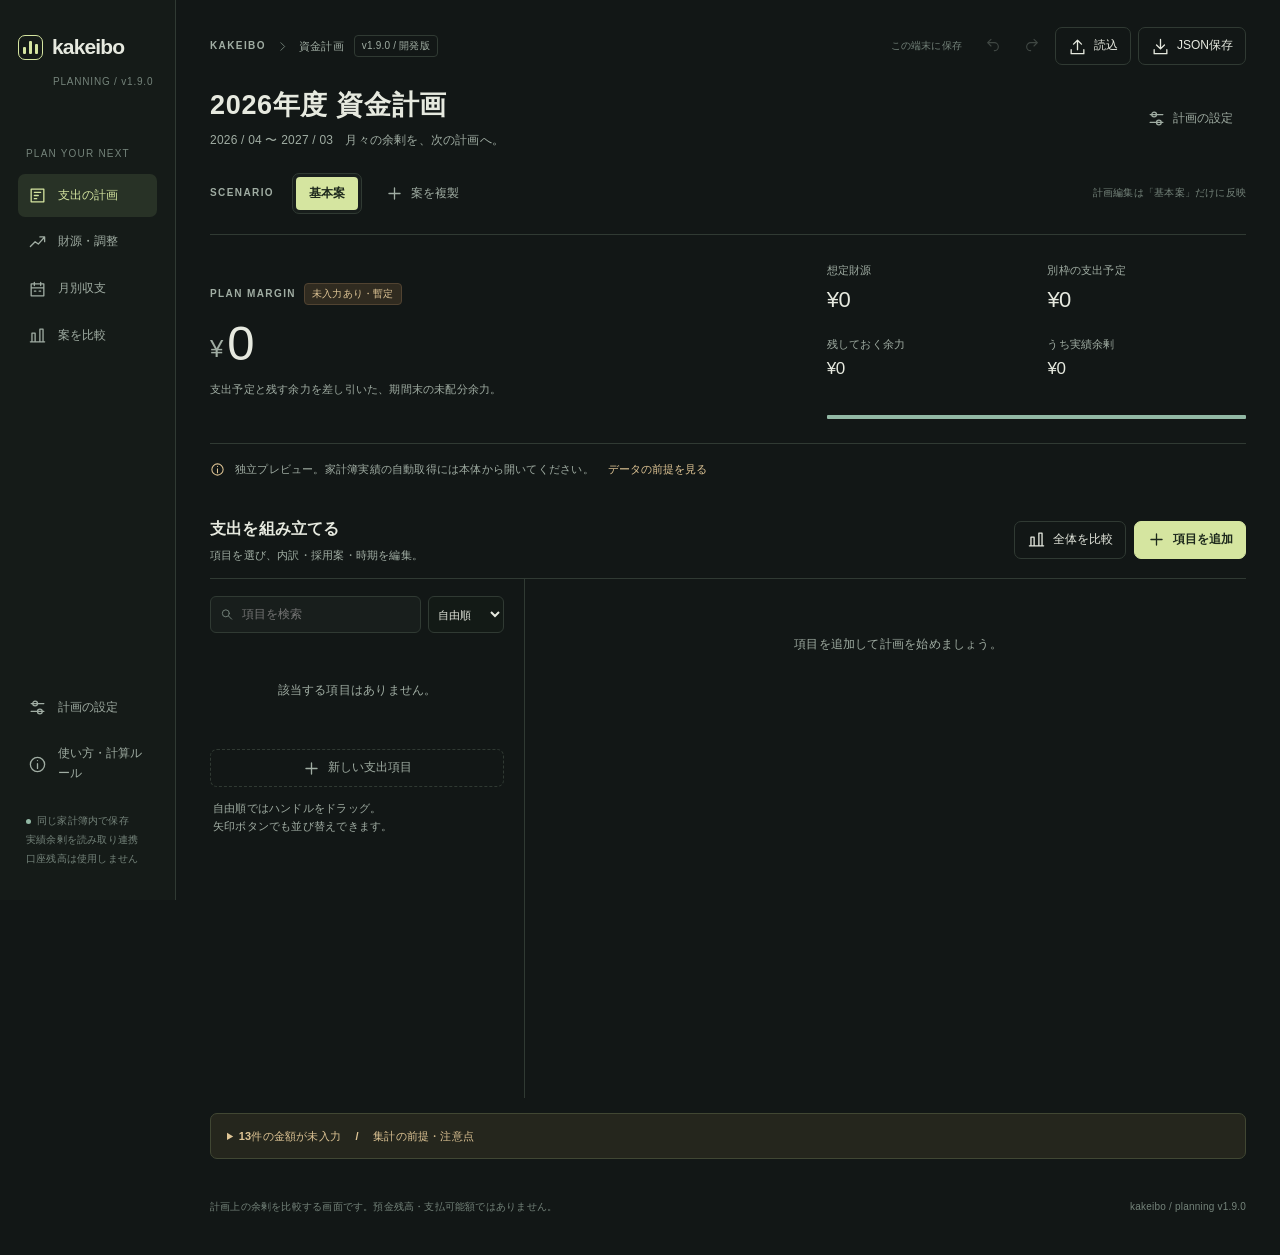
==== planning.html @ 0832b74a "feat(planning): integrate v1.9 planning workspace, scenarios, and ledger read adapter" ====
<!doctype html>
<html lang="ja">
<head><meta charset="utf-8"><meta name="viewport" content="width=device-width, initial-scale=1, viewport-fit=cover"><meta name="color-scheme" content="dark"><meta http-equiv="Content-Security-Policy" content="default-src 'none'; script-src 'unsafe-inline'; style-src 'unsafe-inline'; img-src data:; connect-src 'none'; base-uri 'none'; form-action 'none'"><meta name="theme-color" content="#121716"><title>kakeibo 資金計画 | v1.9.0 Design 0.3.1</title>
<style>:root{color-scheme:dark;--bg:#121716;--surface:#181e1c;--raised:#202824;--hover:#252e29;--text:#e6e9df;--muted:#a0ada3;--subtle:#74837a;--line:#303a33;--accent:#d5e5a0;--accent-ink:#1d281c;--mint:#92b9a5;--red:#f4b0a0;--gold:#dfc595;--radius:12px;--sans:-apple-system,BlinkMacSystemFont,"Noto Sans CJK JP","Hiragino Kaku Gothic ProN","Yu Gothic",Meiryo,sans-serif}
*{box-sizing:border-box}body{margin:0;background:var(--bg);color:var(--text);font:14px/1.65 var(--sans);letter-spacing:.015em}button,input,select,textarea{font:inherit;color:inherit}button{cursor:pointer}button:disabled{opacity:.32;cursor:not-allowed}button:focus-visible,a:focus-visible,summary:focus-visible{outline:2px solid var(--accent);outline-offset:3px}input:focus-visible,select:focus-visible,textarea:focus-visible{outline:1px solid var(--accent);outline-offset:0;background:#232d26}input,select,textarea{border:1px solid var(--line);border-radius:6px;background:#131a16;padding:9px 10px;min-width:0;max-width:100%}input[type=number]{font-variant-numeric:tabular-nums}input::-webkit-inner-spin-button{opacity:.3}input[type=checkbox]{accent-color:var(--accent);width:17px;height:17px;cursor:pointer}textarea{resize:vertical;min-height:68px;width:100%}h1,h2,h3,p{margin:0}h1{font-size:27px;line-height:1.4;letter-spacing:.025em}h2{font-size:19px}h3{font-size:15px}a{color:var(--accent)}.icon{width:19px;height:19px;vertical-align:middle;fill:none;stroke:currentColor;stroke-width:1.65;stroke-linecap:round;stroke-linejoin:round;flex-shrink:0}.num{font-variant-numeric:tabular-nums;letter-spacing:-.025em}.muted{color:var(--muted)}.small{font-size:12px}.tiny{font-size:11px}.pos{color:var(--accent)}.neg{color:var(--red)}.gold{color:var(--gold)}.eyebrow{text-transform:uppercase;letter-spacing:.14em;font-size:10px;font-weight:650;color:var(--muted)}.btn{border:1px solid var(--line);background:transparent;border-radius:7px;min-height:38px;padding:7px 12px;display:inline-flex;align-items:center;justify-content:center;gap:7px;white-space:nowrap;font-size:12px;transition:background .15s}.btn:hover{background:var(--hover)}.btn.primary{background:var(--accent);border-color:var(--accent);color:var(--accent-ink);font-weight:700}.btn.primary:hover{background:#e3eec1}.btn.quiet{border-color:transparent;color:var(--muted)}.btn.quiet:hover{color:var(--text)}.btn.danger{color:var(--red)}.icon-btn{border:0;background:transparent;padding:7px;min-width:32px;min-height:34px;color:var(--muted);border-radius:5px;display:inline-flex;align-items:center;justify-content:center}.icon-btn:hover{background:var(--hover);color:var(--text)}.icon-btn .icon{width:16px;height:16px}.tag{border:1px solid var(--line);padding:2px 7px;border-radius:4px;font-size:10px;white-space:nowrap;color:var(--muted)}.tag.lime{background:#273226;color:var(--accent);border-color:#3c4b32}.tag.amber{color:var(--gold);background:#302b20;border-color:#514331}.shell{display:grid;grid-template-columns:176px minmax(0,1fr);min-height:100vh}.sidebar{border-right:1px solid var(--line);padding:30px 18px 20px;position:sticky;top:0;height:100vh;display:flex;flex-direction:column;background:#151b18}.brand{display:flex;align-items:center;gap:9px;font-size:21px;font-weight:650;letter-spacing:-.04em}.brand-mark{height:25px;width:25px;border:1px solid var(--accent);border-radius:7px;display:grid;grid-template-columns:repeat(3,3px);gap:3px;justify-content:center;align-items:end;padding-bottom:5px;color:var(--accent)}.brand-mark i{background:currentColor;width:3px;border-radius:1px;height:7px}.brand-mark i:nth-child(2){height:13px}.brand-mark i:nth-child(3){height:10px}.sidebar .edition{margin:9px 0 38px 35px;font-size:10px;color:var(--subtle);letter-spacing:.08em}.nav-label{font-size:10px;letter-spacing:.12em;color:var(--subtle);margin:18px 8px 8px}.nav-btn{border:0;background:transparent;display:flex;align-items:center;text-align:left;gap:11px;width:100%;padding:12px 10px;margin:3px 0;color:var(--muted);border-radius:7px;font-size:12px}.nav-btn:hover{background:var(--hover)}.nav-btn.active{background:#283226;color:var(--accent)}.sidebar-bottom{margin-top:auto;padding-top:30px}.privacy{font-size:10px;color:var(--subtle);line-height:1.9;padding:12px 8px}.status-dot{width:5px;height:5px;background:var(--mint);border-radius:50%;display:inline-block;margin-right:6px}.workspace{min-width:0;max-width:1540px;width:100%;margin:auto;padding:27px 34px 40px}.topbar{display:flex;justify-content:space-between;align-items:center;gap:20px;padding-bottom:22px}.breadcrumb{display:flex;align-items:center;gap:10px;font-size:11px;color:var(--muted)}.breadcrumb .icon{width:13px;height:13px;color:var(--subtle)}.top-actions{display:flex;align-items:center;gap:7px}.top-actions .save-state{font-size:10px;color:var(--subtle);margin-right:8px}.titlebar{display:flex;justify-content:space-between;gap:16px;align-items:center;margin-bottom:22px}.subtitle{font-size:12px;color:var(--muted);margin-top:6px}.scenario-line{display:flex;align-items:center;gap:10px;flex-wrap:wrap;border-bottom:1px solid var(--line);padding-bottom:20px}.scenario-line>.eyebrow{margin-right:8px}.scenarios{display:flex;gap:3px;padding:3px;background:var(--surface);border:1px solid var(--line);border-radius:7px;max-width:100%;flex-wrap:wrap}.scenario{border:0;background:transparent;color:var(--muted);padding:7px 13px;border-radius:4px;font-size:12px}.scenario.active{background:var(--accent);color:var(--accent-ink);font-weight:650}.scenario:hover:not(.active){background:var(--hover)}.scope-note{font-size:10px;color:var(--subtle);margin-left:auto}.hero{display:grid;grid-template-columns:1.4fr 1fr;gap:30px;padding:26px 0 24px;border-bottom:1px solid var(--line);align-items:center}.hero-value{font-size:49px;font-weight:500;line-height:1.25;margin:8px 0 5px;white-space:nowrap}.hero-value .currency{font-size:24px;margin-right:5px;vertical-align:10%;color:var(--muted);font-weight:400}.hero-left .hero-desc{font-size:11px;color:var(--muted)}.hero-metrics{display:grid;grid-template-columns:repeat(2,minmax(0,1fr));gap:17px 22px}.metric .label{font-size:11px;color:var(--muted);display:flex;align-items:center;gap:6px}.metric .value{font-size:22px;font-weight:500;margin-top:2px}.metric .value.small-val{font-size:17px}.meter{margin-top:15px;height:4px;border-radius:1px;background:var(--line);overflow:hidden;grid-column:1/-1}.meter>i{display:block;height:100%;background:var(--mint)}.source-strip{display:flex;gap:10px;align-items:center;padding:12px 0;font-size:11px;color:var(--muted)}.source-strip button{border:0;background:transparent;color:var(--gold);font-size:11px;white-space:nowrap;padding:4px}.source-strip .icon{height:15px;width:15px;color:var(--gold)}.content-toolbar{display:flex;justify-content:space-between;align-items:center;margin:22px 0 14px;gap:12px}.content-toolbar h2{font-size:16px}.content-toolbar p{font-size:11px;color:var(--muted);margin-top:3px}.toolbar-actions{display:flex;align-items:center;gap:8px}.work-area{display:grid;grid-template-columns:315px minmax(0,1fr);border-top:1px solid var(--line);min-height:520px}.group-pane{padding:17px 20px 0 0;border-right:1px solid var(--line);min-width:0}.group-tools{display:flex;gap:7px;margin-bottom:13px}.search-box{flex:1;display:flex;align-items:center;border:1px solid var(--line);border-radius:6px;padding-left:9px;background:var(--surface);min-width:0}.search-box>.icon{width:14px;color:var(--subtle)}.search-box input{border:0;background:transparent;padding:8px;width:100%;font-size:12px;outline:none}.group-tools select{font-size:11px;padding:5px;max-width:90px}.group-row{display:grid;grid-template-columns:24px minmax(0,1fr);border-radius:8px;margin:4px 0;position:relative;border:1px solid transparent}.group-row.selected{background:#242e25;border-color:#3b4d35}.group-row:hover:not(.selected){background:var(--surface)}.group-row.excluded{opacity:.55}.draghandle{cursor:grab;align-self:stretch;border:0;color:#69786c;background:transparent;border-radius:5px;padding:0;touch-action:pan-y}.draghandle:active{cursor:grabbing}.draghandle .icon{height:15px;width:15px}.group-select{border:0;background:transparent;display:block;text-align:left;padding:13px 10px 12px 0;min-width:0;width:100%}.group-top{display:flex;align-items:center;gap:8px;color:var(--text);font-size:13px;font-weight:550}.group-top .icon{width:17px;height:17px;color:var(--muted)}.group-top span{overflow:hidden;text-overflow:ellipsis;white-space:nowrap;min-width:0}.group-meta{display:flex;justify-content:space-between;align-items:center;margin-top:9px;gap:4px;font-size:10px;color:var(--muted)}.group-meta strong{font-size:14px;color:var(--text);font-weight:550}.group-extra{font-size:10px;color:var(--gold);margin-top:4px}.order-controls{display:flex;gap:1px;justify-content:flex-end;padding-right:5px;position:absolute;right:3px;top:0;opacity:0;background:var(--surface);border-radius:4px}.group-row:hover .order-controls,.group-row:focus-within .order-controls{opacity:1}.order-controls .icon-btn{padding:2px;min-height:24px;min-width:24px}.add-group{width:100%;border-style:dashed;margin-top:13px;color:var(--muted)}.editor{padding:21px 0 0 25px;min-width:0}.editor-top{display:flex;justify-content:space-between;gap:9px;align-items:flex-start;margin-bottom:15px}.editor-title{font-size:19px;font-weight:550;border:1px solid transparent;background:transparent;padding:1px 3px 4px;width:100%;border-radius:4px;line-height:1.5}.editor-title:hover{border-color:var(--line)}.editor-overline{font-size:10px;color:var(--subtle);letter-spacing:.08em;margin-bottom:5px}.editor-tools{display:flex;align-items:center}.include-toggle{font-size:11px;color:var(--muted);display:flex;gap:6px;align-items:center;white-space:nowrap}.variant-bar{display:flex;align-items:center;gap:4px;flex-wrap:wrap;margin:14px 0 15px}.variant{border:1px solid var(--line);border-radius:5px;background:transparent;color:var(--muted);padding:7px 10px;font-size:11px}.variant.active{border-color:#788760;background:#30392a;color:var(--accent)}.variant:hover{background:var(--hover)}.variant .icon{width:13px;height:13px;margin-right:4px}.editor-summary{display:flex;align-items:flex-start;justify-content:space-between;padding:15px 0 17px;gap:8px;border-top:1px solid var(--line);border-bottom:1px solid var(--line)}.editor-summary .amount{font-size:27px;line-height:1.3}.editor-summary .amount-label{font-size:10px;color:var(--muted);margin-bottom:3px}.bulk-month{font-size:10px;color:var(--muted);text-align:right}.bulk-month input{font-size:12px;margin-left:7px;padding:6px;width:145px}.line-header,.itemline{display:grid;grid-template-columns:23px minmax(120px,1fr) 49px 100px 84px 32px;gap:6px;align-items:center}.line-header{padding:16px 0 7px;font-size:10px;color:var(--subtle)}.line-header span:nth-child(n+3){text-align:right}.itemwrap{border-bottom:1px solid var(--line);padding:6px 0}.itemline input{width:100%;border:1px solid transparent;background:transparent;font-size:12px;padding:8px 5px}.itemline input:hover{border-color:var(--line)}.itemline .qty,.itemline .unit{text-align:right}.itemline .total{text-align:right;font-size:12px;font-weight:550;white-space:nowrap}.itemline .draghandle{height:35px}.itemline>.icon-btn{padding:4px}.item-bottom{display:flex;align-items:center;gap:6px;margin-left:30px;margin-bottom:4px;color:var(--subtle);font-size:10px}.item-bottom .flag{font-size:9px;padding:0px 5px;color:var(--gold);border:1px solid #554b32;border-radius:3px}.row-details{background:#1b231d;border-radius:6px;margin:6px 0 6px 25px;padding:12px}.row-details .detail-grid{display:grid;grid-template-columns:repeat(2,minmax(0,1fr));gap:10px}.field{display:flex;flex-direction:column;gap:5px;min-width:0}.field label{font-size:11px;color:var(--muted)}.field input,.field select{width:100%;font-size:12px}.row-details .hint{font-size:10px;margin:8px 0;color:var(--muted)}.detail-actions{display:flex;justify-content:space-between;align-items:center;gap:4px;margin-top:10px;flex-wrap:wrap}.detail-actions .btn{font-size:10px;padding:5px 9px;min-height:30px}.line-add{margin:13px 0}.editor-footer{display:flex;gap:10px;align-items:flex-start;color:var(--subtle);font-size:10px;border-top:1px solid var(--line);margin-top:15px;padding-top:14px}.editor-footer .icon{width:15px;height:15px;flex-shrink:0}.editor-note{margin-top:16px}.editor-note summary{font-size:11px;color:var(--muted);cursor:pointer}.editor-note textarea{margin-top:8px;font-size:12px}.empty{padding:35px 12px;text-align:center;color:var(--muted);font-size:12px}.back-list{display:none}.drag-over{outline:1px dashed var(--accent);outline-offset:0}.mobile-nav{display:none}.badge-line{display:flex;align-items:center;gap:8px;flex-wrap:wrap}.timeline{border:1px solid var(--line);border-radius:9px;background:var(--surface);padding:21px 22px;margin-bottom:20px}.timeline-header{display:flex;justify-content:space-between;align-items:flex-start;gap:10px}.timeline-header .legend{font-size:10px;color:var(--muted);display:flex;gap:12px}.legend i{display:inline-block;width:16px;height:2px;vertical-align:middle;margin-right:4px;background:var(--mint)}.legend i.future{background:var(--accent)}.timeline svg{width:100%;height:145px;display:block;overflow:visible}.month-table{width:100%;border-collapse:collapse;table-layout:fixed;font-size:12px}.month-table th{color:var(--subtle);font-size:10px;text-align:left;padding:10px 8px;border-bottom:1px solid var(--line);font-weight:500}.month-table td{padding:12px 8px;border-bottom:1px solid var(--line);vertical-align:top}.month-table td input,.month-table td select{width:100%;font-size:12px;padding:7px 6px}.month-table td .sub{display:block;margin-top:4px;color:var(--subtle);font-size:9px}.month-table td.num{text-align:right;padding-top:17px}.month-table th:nth-child(1){width:12%}.month-table th:nth-child(2){width:13%}.month-table th:nth-child(3){width:18%}.month-table th:nth-child(4){width:26%}.month-table th:nth-child(5){width:14%}.month-table th:nth-child(6){width:17%}.forecast-controls{display:flex;gap:5px}.forecast-controls select{max-width:85px}.forecast-controls input{text-align:right}.month-table .detailed{display:grid;grid-template-columns:1fr 1fr;gap:5px;margin-top:5px}.info-note{border-left:2px solid #586447;padding:9px 13px;margin:16px 0;background:#1a211b;color:var(--muted);font-size:11px}.warning-list{margin:15px 0;padding:13px 16px;background:#25261d;border:1px solid #414733;border-radius:7px;font-size:11px;color:var(--gold)}.warning-list summary{cursor:pointer;font-weight:550}.warning-list p{margin-top:7px;font-size:11px}.compare-table{width:100%;border-collapse:collapse;font-size:12px;table-layout:fixed}.compare-table th,.compare-table td{padding:15px 17px;text-align:right;border-bottom:1px solid var(--line);vertical-align:middle}.compare-table th:first-child,.compare-table td:first-child{text-align:left;width:200px}.compare-table th{font-size:12px;color:var(--muted);font-weight:500}.compare-table .selected-col{background:#1d271e}.compare-table .primary-row td{font-size:24px;padding-top:22px;padding-bottom:22px;color:var(--accent)}.compare-table .primary-row td:first-child{font-size:12px;color:var(--text)}.compare-table .row-muted td{color:var(--muted);font-size:11px}.compare-table .scenario-name{border:0;background:transparent;font-size:13px;color:var(--text);padding:6px 0;max-width:100%;text-align:center}.compare-wrap{overflow-x:auto}.compare-wrap .compare-table{min-width:650px}.section-head{display:flex;justify-content:space-between;align-items:flex-start;gap:12px;margin:24px 0 17px}.section-head p{font-size:11px;color:var(--muted);margin-top:4px}.comparison-footer{display:flex;gap:8px;flex-wrap:wrap;margin-top:17px}dialog{border:1px solid #4a5546;border-radius:14px;background:var(--surface);color:var(--text);padding:0;width:min(590px,calc(100% - 30px));max-height:90vh;box-shadow:0 30px 100px #0009}dialog::backdrop{background:#060b08b3;backdrop-filter:blur(5px)}.dialog-header{padding:22px 24px 15px;display:flex;justify-content:space-between;align-items:center;border-bottom:1px solid var(--line)}.dialog-body{padding:20px 24px}.dialog-body p{font-size:12px;color:var(--muted);margin-bottom:12px}.dialog-body h3{margin:15px 0 9px}.dialog-body .fields{display:grid;grid-template-columns:repeat(2,minmax(0,1fr));gap:13px}.dialog-body .fields>.wide{grid-column:1/-1}.dialog-footer{padding:16px 24px;display:flex;justify-content:flex-end;gap:9px;background:#151c17;border-top:1px solid var(--line)}.dialog-body .source-item{border-top:1px solid var(--line);padding:10px 0;font-size:12px}.dialog-body .source-item strong{display:block;margin-bottom:3px}.dialog-body .source-item span{font-size:11px;color:var(--muted)}#toast{position:fixed;bottom:24px;left:50%;transform:translate(-50%,20px);opacity:0;z-index:100;background:var(--accent);color:var(--accent-ink);padding:11px 18px;border-radius:8px;font-size:12px;pointer-events:none;box-shadow:0 4px 30px #0006;transition:opacity .15s,transform .15s;max-width:calc(100vw - 30px)}#toast.show{opacity:1;transform:translate(-50%,0)}.footnote{font-size:10px;color:var(--subtle);padding-top:25px;display:flex;gap:14px;justify-content:space-between}.busy-error{margin:10px;padding:15px;color:var(--red);border:1px solid var(--red)}.sr-only{position:absolute;width:1px;height:1px;overflow:hidden;clip:rect(0,0,0,0);white-space:nowrap}.skip-link{position:fixed;top:-80px;left:10px;z-index:200;background:var(--accent);color:var(--accent-ink);padding:12px}.skip-link:focus{top:10px}[hidden]{display:none!important}
@media(min-width:1600px){.workspace{padding-left:52px;padding-right:52px}.work-area{grid-template-columns:350px minmax(0,1fr)}.editor{padding-left:35px}.line-header,.itemline{grid-template-columns:23px minmax(200px,1fr) 60px 130px 110px 35px}}
@media(max-width:1150px){.shell{grid-template-columns:144px minmax(0,1fr)}.sidebar{padding:24px 12px}.brand{font-size:19px}.sidebar .edition{margin-left:0}.workspace{padding:22px}.work-area{grid-template-columns:255px minmax(0,1fr)}.group-pane{padding-right:14px}.editor{padding-left:17px}.line-header,.itemline{grid-template-columns:18px minmax(100px,1fr) 38px 85px 70px 28px;gap:3px}.itemline input{padding:8px 3px;font-size:11px}.itemline .total{font-size:11px}.titlebar h1{font-size:23px}.hero-value{font-size:42px}.bulk-month input{max-width:130px}.order-controls{opacity:1;position:static;grid-column:2;justify-content:flex-end;height:21px;margin:-5px 0 5px}.group-select{padding-bottom:7px}}
@media(max-width:920px){.shell{display:block}.sidebar{display:none}.workspace{padding:18px 24px;max-width:none}.mobile-nav{display:flex;border-bottom:1px solid var(--line);gap:5px;margin-bottom:20px;overflow-x:auto}.mobile-nav button{border:0;border-bottom:2px solid transparent;background:transparent;padding:11px 10px;color:var(--muted);font-size:12px;flex:0 0 auto}.mobile-nav button.active{color:var(--accent);border-color:var(--accent)}.topbar{padding-bottom:15px}.scope-note{margin-left:0}.hero{grid-template-columns:1.2fr 1fr}.group-pane{padding-right:16px}.work-area{grid-template-columns:265px minmax(0,1fr)}.editor{padding-left:18px}.line-header,.itemline{grid-template-columns:18px minmax(110px,1fr) 37px 80px 65px 28px}.top-actions .save-state{display:none}}
@media(max-width:760px){body{font-size:14px}.workspace{padding:13px 16px 30px}.topbar{gap:8px}.breadcrumb{font-size:10px;gap:6px}.breadcrumb>.icon{display:none}.breadcrumb .crumb-name{display:none}.top-actions{gap:2px}.top-actions .btn{padding:6px 8px;min-height:34px}.top-actions .btn .text{display:none}.top-actions .icon{width:16px}.titlebar{align-items:flex-start;margin:8px 0 18px}.titlebar h1{font-size:21px}.titlebar .btn{min-height:34px;padding:5px 8px}.titlebar .btn .text{display:none}.subtitle{font-size:10px}.scenario-line{gap:7px;padding-bottom:15px}.scenario-line>.eyebrow{display:none}.scenario{padding:7px 9px;font-size:11px}.scenario-line .btn{padding:6px 8px;min-height:33px}.scope-note{width:100%;font-size:10px}.hero{grid-template-columns:1fr;gap:18px;padding:20px 0}.hero-value{font-size:45px;letter-spacing:-.04em}.hero .hero-desc{font-size:10px}.hero-metrics{grid-template-columns:repeat(3,minmax(0,1fr));gap:13px}.hero-metrics .metric:nth-child(4){display:none}.metric .value{font-size:18px}.metric .value.small-val{font-size:18px}.metric .label{font-size:9px}.meter{margin-top:1px}.source-strip{font-size:10px;align-items:flex-start;line-height:1.7}.source-strip .icon{margin-top:3px}.mobile-nav{margin-top:4px;margin-bottom:15px;gap:0}.mobile-nav button{padding:10px 9px;font-size:11px}.content-toolbar{margin-top:12px}.content-toolbar h2{font-size:15px}.content-toolbar p{font-size:10px}.content-toolbar .btn{padding:6px 9px}.work-area{display:block;min-height:380px}.group-pane{padding:13px 0;border-right:0}.group-row{grid-template-columns:28px 1fr;padding-right:6px}.group-select{padding:14px 7px 10px 0}.group-top{font-size:14px}.group-meta strong{font-size:17px}.group-meta{font-size:11px}.order-controls{grid-column:2;height:25px}.order-controls .icon-btn{min-width:36px;min-height:26px}.group-tools select{max-width:110px}.editor{padding:15px 0 0;display:none}.mobile-detail .group-pane{display:none}.mobile-detail .editor{display:block}.mobile-detail .back-list{display:inline-flex;margin-bottom:16px}.editor-title{font-size:19px}.editor-top{gap:4px}.editor-tools{gap:0}.editor-tools .icon-btn{min-width:28px;padding:4px}.include-toggle{font-size:10px;gap:3px}.variant-bar{gap:5px}.variant{font-size:11px;padding:8px 10px}.editor-summary{align-items:center}.editor-summary .amount{font-size:27px}.bulk-month{max-width:145px;font-size:9px}.bulk-month input{width:135px;margin:4px 0 0}.line-header{display:none}.itemline{grid-template-columns:23px minmax(0,1fr) 48px 94px 29px;gap:4px}.itemline .title-input{grid-column:2/5;grid-row:1;font-size:13px;padding-left:0}.itemline .qty{grid-column:3;grid-row:2;font-size:12px;border:1px solid var(--line);padding:5px}.itemline .unit{grid-column:4;grid-row:2;font-size:12px;border:1px solid var(--line);padding:5px}.itemline .total{grid-column:2;grid-row:2;text-align:left;font-size:14px}.itemline .draghandle{grid-column:1;grid-row:1/3}.itemline>.icon-btn{grid-column:5;grid-row:1/3;min-width:29px}.item-bottom{margin:6px 0 8px 27px}.itemwrap{padding:10px 0 5px}.row-details{margin-left:0}.row-details input,.row-details select{font-size:16px}.editor-note textarea{font-size:16px}.itemline input:focus{font-size:16px}.field input,.field select{font-size:16px}.timeline{padding:16px 14px;margin-bottom:15px}.timeline-header{flex-direction:column;gap:8px}.timeline svg{height:140px}.month-table,.month-table tbody{display:block;width:100%}.month-table thead{display:none}.month-table tr{display:grid;grid-template-columns:repeat(2,minmax(0,1fr));gap:9px;border:1px solid var(--line);border-radius:8px;padding:13px;margin:9px 0;background:var(--surface)}.month-table td{display:block;border:0;padding:0;min-width:0}.month-table td:nth-child(1){font-size:15px;display:flex;align-items:center}.month-table td:nth-child(2){text-align:right}.month-table td:nth-child(3),.month-table td:nth-child(4){border-top:1px solid var(--line);padding-top:9px}.month-table td:nth-child(3)::before{content:'実績余剰';display:block;font-size:10px;color:var(--muted);margin-bottom:4px}.month-table td:nth-child(4)::before{content:'今後の通常収支';display:block;font-size:10px;color:var(--muted);margin-bottom:4px}.month-table td:nth-child(5)::before{content:'別枠の収支';display:block;font-size:10px;color:var(--muted)}.month-table td:nth-child(6)::before{content:'累積余剰';display:block;font-size:10px;color:var(--muted)}.month-table td.num{text-align:left;padding-top:7px}.month-table input,.month-table select{font-size:16px!important}.forecast-controls{flex-direction:column}.forecast-controls select{max-width:none}.forecast-controls .detailed{grid-template-columns:1fr}.section-head{gap:9px}.section-head h2{font-size:16px}.section-head .btn{font-size:11px;padding:6px 8px}.compare-table th:first-child,.compare-table td:first-child{width:145px}.compare-table th,.compare-table td{padding:12px 10px}.compare-table .primary-row td{font-size:19px}.footnote{flex-direction:column;gap:4px;font-size:9px}.dialog-header{padding:17px 18px 13px}.dialog-body{padding:18px}.dialog-body .fields{grid-template-columns:1fr}.dialog-body .fields>.wide{grid-column:auto}.dialog-footer{padding:14px 18px}.dialog-body p{font-size:12px}.toolbar-actions .btn .text{display:none}.source-strip>span{flex:1}.source-strip button{max-width:95px;white-space:normal;text-align:right}.btn{min-height:38px}}
@media(prefers-reduced-motion:reduce){*{transition:none!important;scroll-behavior:auto!important}}@media print{.sidebar,.top-actions,.source-strip,.editor-tools,.group-tools,.order-controls,.draghandle,.icon-btn,.mobile-nav,.line-add{display:none!important}.shell{display:block}.workspace{padding:0}.hero{break-inside:avoid}.work-area{display:block}.group-pane{display:none}.editor{display:block!important}body{background:white;color:#111}.hero-value,.pos{color:#172616}.btn{display:none}.editor,.timeline{break-inside:avoid}.compare-table .selected-col{background:#eee}}

/* Hide the skip link geometrically until keyboard focus, also in full-page captures. */
.skip-link{clip-path:inset(50%);width:1px;height:1px;overflow:hidden;padding:0}
.skip-link:focus{clip-path:none;width:auto;height:auto;padding:12px}

/* v0.3.1: always-visible delete controls and one-tap undo */
.group-row{grid-template-columns:24px minmax(0,1fr) 36px}
.group-row>.group-select{grid-column:2;grid-row:1}
.group-row>.draghandle{grid-column:1;grid-row:1}
.group-delete-inline{grid-column:3;grid-row:1;align-self:center;justify-self:center;min-width:34px;min-height:38px;z-index:1}
.group-row>.order-controls{right:39px}
.quick-delete{color:var(--muted)}
.quick-delete:hover,.quick-delete:focus-visible{color:var(--red);background:rgba(201,112,107,.11)}
.line-header,.itemline{grid-template-columns:23px minmax(120px,1fr) 49px 100px 84px 32px 32px}
#toast.show{pointer-events:auto}
.toast-undo{font-size:12px;font-weight:700;color:var(--accent-ink);margin-left:12px;padding:4px 9px;border-radius:5px;border:1px solid rgba(0,0,0,.3);background:rgba(255,255,255,.28)}
.toast-undo:hover{background:rgba(255,255,255,.5)}
@media(max-width:1180px){.line-header,.itemline{grid-template-columns:18px minmax(100px,1fr) 38px 82px 68px 28px 28px;gap:3px}}
@media(max-width:920px){.line-header,.itemline{grid-template-columns:18px minmax(105px,1fr) 37px 78px 63px 28px 28px}}
@media(max-width:760px){
 .group-row{grid-template-columns:28px minmax(0,1fr) 38px}
 .group-row>.order-controls{position:static;grid-column:2;grid-row:2;justify-content:flex-end;height:26px;margin:-5px 0 5px;opacity:1}
 .itemline{grid-template-columns:23px minmax(0,1fr) 42px 90px 30px 30px;gap:4px}
 .itemline>[data-action="item-more"]{grid-column:5;grid-row:1/3}
 .itemline>[data-action="item-delete"]{grid-column:6;grid-row:1/3}
 .group-delete-inline{min-width:38px;min-height:40px}
 .quick-delete{touch-action:manipulation}
}

/* Embedded in the existing kakeibo app, using a self-contained CSS/DOM boundary. */
body.embedded .shell{display:block;min-height:0}
body.embedded .sidebar{display:none}
body.embedded .workspace{width:100%;max-width:1480px;padding:18px 15px 34px}
body.embedded .mobile-nav{display:grid;grid-template-columns:repeat(4,minmax(0,1fr));margin-bottom:20px}
body.embedded .mobile-nav button{min-width:0}
body.embedded .breadcrumb{min-width:0}
@media(max-width:540px){
 body.embedded .workspace{padding:12px 8px 32px}
 body.embedded .mobile-nav{grid-template-columns:repeat(2,minmax(0,1fr))}
}
</style></head>
<body><div id="app"></div><dialog id="dialog" aria-labelledby="dialog-title"></dialog><input id="json-file" type="file" accept="application/json,.json" hidden><div id="toast" role="status" aria-live="polite"></div><noscript>資金計画にはJavaScriptが必要です。口座残高は利用しません。</noscript>

<script>/* kakeibo planning design 0.3. Pure projection functions. No ledger writes. */
(function (root) {
'use strict';
const monthRE=/^\d{4}-(0[1-9]|1[0-2])$/;
const finiteMoney=x=>typeof x==='number'&&Number.isFinite(x)&&Math.abs(x)<=1000000000000;
const clone=x=>JSON.parse(JSON.stringify(x));
function monthIndex(ym){if(!monthRE.test(ym))throw Error('年月の形式を確認してください');return Number(ym.slice(0,4))*12+Number(ym.slice(5))-1;}
function monthAt(index){return Math.floor(index/12)+'-'+String(index%12+1).padStart(2,'0');}
function monthsBetween(from,to){const a=monthIndex(from),b=monthIndex(to);if(b<a||b-a>59)throw Error('期間は1〜60か月で指定してください');return Array.from({length:b-a+1},(_,i)=>monthAt(a+i));}
function rowAmount(row){if(!finiteMoney(row.unit)||!finiteMoney(row.qty)||row.qty<0)return null;const x=Math.round(row.unit*row.qty);return finiteMoney(x)?x:null;}
function remaining(row){if(row.recognition==='extra')return rowAmount(row);if(row.recognition==='partial')return finiteMoney(row.remaining)?row.remaining:null;return 0;}
function flowAmount(flow){if(!flow)return {value:0,unknown:true};if(flow.mode==='net')return {value:finiteMoney(flow.net)?flow.net:0,unknown:!finiteMoney(flow.net)};return {value:(finiteMoney(flow.income)?flow.income:0)-(finiteMoney(flow.expense)?flow.expense:0),unknown:!finiteMoney(flow.income)||!finiteMoney(flow.expense)};}
function variantOf(group){return group.variants.find(v=>v.id===group.selected)||group.variants[0];}
function groupStats(project,group){
 const v=variantOf(group),out={budget:0,effect:0,outside:0,unscheduled:0,covered:0,unknown:0,count:0};
 for(const r of v?.items||[]){out.count++;const a=rowAmount(r);if(a===null)out.unknown++;else out.budget+=a;const n=remaining(r);if(n===null){if(a!==null)out.unknown++;continue;}if(!group.enabled)continue;if(!['extra','partial'].includes(r.recognition)){out.covered+=a||0;continue;}if(r.month&& (r.month<project.fromYM||r.month>project.toYM))out.outside+=n;else{out.effect+=n;if(!r.month)out.unscheduled+=n;}}
 return out;
}
function calculate(project,scenario){
 const keys=monthsBetween(project.fromYM,project.toYM),issues=[],rows=keys.map(ym=>{
  const m=project.months.find(m=>m.ym===ym)||{ym,phase:'forecast',actualNet:null},f=scenario.flows[ym];let actual=0,forecast=0,unknown=false;
  if(m.phase!=='forecast'){actual=finiteMoney(m.actualNet)?m.actualNet:0;if(!finiteMoney(m.actualNet)){unknown=true;issues.push({code:'unknown-actual',ym,text:ym+' の実績余剰が未入力です。'});}}
  if(m.phase!=='actual'){const a=flowAmount(f);forecast=a.value;if(a.unknown){unknown=true;issues.push({code:'unknown-forecast',ym,text:ym+' の見込みが未入力です。'});}}
  return {ym,phase:m.phase,actual,forecast,income:0,expense:0,unknown,net:0,cumulative:0};
 });
 const byMonth=Object.fromEntries(rows.map(r=>[r.ym,r]));let extraIncome=0,extraExpense=0,outsideIncome=0,outsideExpense=0,undatedIncome=0,undatedExpense=0,holdCount=0,unknownCount=issues.length;
 const groups=Object.create(null);
 for(const g of scenario.groups){groups[g.id]=groupStats(project,g);if(!g.enabled)continue;for(const item of variantOf(g)?.items||[]){
  if(item.recognition==='hold'){holdCount++;continue;}
  if(item.recognition==='recorded'){issues.push({code:'manual-covered',group:g.id,item:item.id,text:g.title+' / '+item.title+'：実績内として自己確認済み。家計簿の自動照合は未接続です。'});continue;}
  if(item.recognition==='embedded')continue;
  const a=remaining(item);if(a===null){unknownCount++;issues.push({code:'unknown-item',group:g.id,text:g.title+' / '+item.title+' の金額が未入力です。'});continue;}
  if(item.month&&(item.month<project.fromYM||item.month>project.toYM)){if(g.kind==='income')outsideIncome+=a;else outsideExpense+=a;continue;}
  if(g.kind==='income')extraIncome+=a;else extraExpense+=a;
  if(!item.month){if(g.kind==='income')undatedIncome+=a;else undatedExpense+=a;issues.push({code:'undated',group:g.id,text:g.title+' / '+item.title+'：時期未定。期間総額のみへ計上します。'});continue;}
  const r=byMonth[item.month];if(g.kind==='income')r.income+=a;else r.expense+=a;
  if(r.phase==='actual')issues.push({code:'past-plan',group:g.id,text:g.title+'：入力済みの月に別枠予定があります。実績内か確認してください。'});
 }}
 if(holdCount)issues.push({code:'hold',text:holdCount+'件の確認待ちは集計から除外しています。'});
 let running=0;for(const r of rows){r.net=r.actual+r.forecast+r.income-r.expense;running+=r.net;r.cumulative=running;}
 const actual=rows.reduce((n,r)=>n+r.actual,0),forecast=rows.reduce((n,r)=>n+r.forecast,0),resources=actual+forecast+extraIncome,surplus=resources-extraExpense,reserve=finiteMoney(scenario.reserve)?scenario.reserve:0;
 const futureRows=rows.filter(r=>r.phase!=='actual');const minFuture=futureRows.length?futureRows.reduce((a,b)=>a.cumulative<b.cumulative?a:b):null;
 return {rows,groups,issues,actual,forecast,resources,extraIncome,extraExpense,surplus,reserve,margin:surplus-reserve,outsideIncome,outsideExpense,undatedIncome,undatedExpense,holdCount,unknownCount,minFuture};
}
function validateProject(p){
 const fail=message=>{throw Error(message)};if(!p||p.format!=='kakeibo-planning'||p.schemaVersion!==1)fail('資金計画v1.9のJSONファイルを指定してください。');
 const text=(x,n=200)=>typeof x==='string'&&x.length<=n;
 const goodID=x=>typeof x==='string'&&/^[A-Za-z][A-Za-z0-9_-]{0,99}$/.test(x)&&!['constructor','prototype','__proto__'].includes(x);
 if(typeof p.demo!=='boolean')fail('サンプル区分が不正です');
 const amount=x=>x===null||(finiteMoney(x)&&Number.isSafeInteger(x));
 const requiredMonths=monthsBetween(p.fromYM,p.toYM);
 if(!text(p.title)||!p.title.trim())fail('計画名が不正です');monthsBetween(p.fromYM,p.toYM);
 if(!Array.isArray(p.months)||p.months.length>120)fail('月別データが不正です');
 const ymSet=new Set();for(const m of p.months){if(!monthRE.test(m.ym)||ymSet.has(m.ym)||!['actual','open','forecast'].includes(m.phase)||!amount(m.actualNet)||!text(m.source||'')||!text(m.note||'',3000))fail('実績の形式・重複を確認してください');ymSet.add(m.ym);}
 if(requiredMonths.some(ym=>!ymSet.has(ym)))fail('計画期間の月別データが不足しています');
 if(!Array.isArray(p.scenarios)||!p.scenarios.length||p.scenarios.length>12)fail('シナリオ数は1〜12件です');
 const scenarioIds=new Set();for(const s of p.scenarios){
  if(!goodID(s.id)||scenarioIds.has(s.id)||!text(s.name)||!s.name.trim()||!text(s.description||'',3000)||!amount(s.reserve)||s.reserve<0)fail('シナリオの形式が不正です');scenarioIds.add(s.id);
  if(!s.flows||typeof s.flows!=='object'||Array.isArray(s.flows))fail('見込み収支の形式が不正です');
  if(requiredMonths.some(ym=>!Object.prototype.hasOwnProperty.call(s.flows,ym)))fail('計画期間の見込み設定が不足しています');
  for(const [ym,f] of Object.entries(s.flows)){if(!monthRE.test(ym)||!f||!['net','detail'].includes(f.mode)||![f.net,f.income,f.expense].every(amount))fail('見込み収支の金額を確認してください');}
  if(!Array.isArray(s.groups)||s.groups.length>100)fail('項目は100件までです');const gIds=new Set();let itemCount=0;
  for(const g of s.groups){if(!goodID(g.id)||gIds.has(g.id)||!text(g.title)||!g.title.trim()||!['income','expense'].includes(g.kind)||typeof g.enabled!=='boolean'||!text(g.note||'',3000)||!text(g.icon||'',30)||![1,2,3].includes(g.priority))fail('計画項目の形式が不正です');gIds.add(g.id);
   if(!Array.isArray(g.variants)||!g.variants.length||g.variants.length>12)fail('プリセット数は1〜12件です');const vIds=new Set();
   for(const v of g.variants){if(!goodID(v.id)||vIds.has(v.id)||!text(v.name)||!Array.isArray(v.items))fail('プリセットが不正です');vIds.add(v.id);const iIds=new Set();
    for(const r of v.items){itemCount++;if(!goodID(r.id)||iIds.has(r.id)||!text(r.title)||!text(r.note||'',3000)||!(r.month===''||monthRE.test(r.month))||!['extra','embedded','recorded','partial','hold'].includes(r.recognition)||!['planned','ordered','done'].includes(r.status)||!amount(r.unit)||!(r.qty===null||(finiteMoney(r.qty)&&r.qty>=0&&r.qty<=100000))||!amount(r.remaining)||r.remaining<0||!amount(r.actualAmount))fail('内訳の形式・数値を確認してください');iIds.add(r.id);}
   }
   if(!vIds.has(g.selected))fail('選択中のプリセットが見つかりません');
  }
  if(itemCount>1500)fail('内訳が多すぎます');
 }
 if(!scenarioIds.has(p.activeScenario))fail('選択中のシナリオが見つかりません');return true;
}
const api={clone,monthsBetween,monthIndex,monthAt,rowAmount,remaining,flowAmount,variantOf,groupStats,calculate,validateProject};
if(typeof module!=='undefined'&&module.exports)module.exports=api;else root.PlanningCore=api;
})(typeof window==='undefined'?globalThis:window);

/* kakeibo v1.9.0 planning workspace. Ledger entries are read-only. */
function makeBlankPlan(){
  const now=new Date(),year=now.getMonth()<3?now.getFullYear()-1:now.getFullYear();
  const fromYM=year+'-04',toYM=(year+1)+'-03';
  const currentYM=now.getFullYear()+'-'+String(now.getMonth()+1).padStart(2,'0');
  const months=window.PlanningCore.monthsBetween(fromYM,toYM);
  return {
    format:'kakeibo-planning',schemaVersion:1,revision:0,demo:false,
    activeScenario:'base',title:year+'年度 資金計画',fromYM,toYM,
    months:months.map(ym=>({ym,phase:ym<currentYM?'actual':ym===currentYM?'open':'forecast',
      actualNet:null,source:'家計簿連動',note:''})),
    scenarios:[{id:'base',name:'基本案',description:'',reserve:0,groups:[],
      flows:Object.fromEntries(months.map(ym=>[ym,{mode:'net',net:null,income:null,expense:null}]))}]
  };
}

(function(){'use strict';

const C=window.PlanningCore,SEED=makeBlankPlan(),
 BRIDGE=(()=>{try{return window.parent!==window ? (window.parent.KakeiboPlanningBridge||null) : null;}catch(e){return null;}})(),
 KEY='kakeibo.planning.v1.standalone';

const $=(s,r=document)=>r.querySelector(s),$$=(s,r=document)=>Array.from(r.querySelectorAll(s));
const esc=s=>String(s??'').replace(/[&<>"']/g,c=>({'&':'&amp;','<':'&lt;','>':'&gt;','"':'&quot;',"'":'&#39;'}[c]));
const yen=n=>'¥'+Math.round(n).toLocaleString('ja-JP'),signed=n=>(n>0?'+':'')+yen(n),fmt=n=>Math.round(n).toLocaleString('ja-JP');
const id=()=>('x'+(window.crypto?.randomUUID?.()||Date.now().toString(36)+Math.random().toString(36).slice(2,7))).replaceAll('-','');
const iconPaths={plan:'<path d="M4 4h16v16H4zM8 8h8M8 12h5M8 16h3"/>',months:'<path d="M4 5h16v15H4zM8 3v4M16 3v4M4 10h16M8 14h2M14 14h2"/>',compare:'<path d="M5 19V9h4v10M15 19V4h4v15M3 20h18"/>',income:'<path d="M3 17l6-6 4 3 8-9M15 5h6v6"/>',plus:'<path d="M12 5v14M5 12h14"/>',chevron:'<path d="M9 5l7 7-7 7"/>',down:'<path d="M5 9l7 7 7-7"/>',up:'<path d="M5 15l7-7 7 7"/>',search:'<circle cx="10" cy="10" r="6"/><path d="M15 15l5 5"/>',undo:'<path d="M4 10h10a6 6 0 0 1 0 12M4 10l5-5M4 10l5 5" transform="translate(0 -3)"/>',redo:'<path d="M20 7H10a6 6 0 0 0 0 12M20 7l-5-5M20 7l-5 5"/>',export:'<path d="M12 3v12M7 10l5 5 5-5M4 16v5h16v-5"/>',import:'<path d="M12 16V4M7 9l5-5 5 5M4 16v5h16v-5"/>',settings:'<path d="M4 7h16M4 17h16"/><circle cx="9" cy="7" r="3"/><circle cx="15" cy="17" r="3"/>',info:'<circle cx="12" cy="12" r="9"/><path d="M12 11v6M12 7v.1"/>',close:'<path d="M6 6l12 12M6 18L18 6"/>',grip:'<circle cx="9" cy="5" r=".8"/><circle cx="15" cy="5" r=".8"/><circle cx="9" cy="12" r=".8"/><circle cx="15" cy="12" r=".8"/><circle cx="9" cy="19" r=".8"/><circle cx="15" cy="19" r=".8"/>',more:'<circle cx="5" cy="12" r="1"/><circle cx="12" cy="12" r="1"/><circle cx="19" cy="12" r="1"/>',copy:'<path d="M8 8h12v12H8zM16 4H4v12"/>',trash:'<path d="M3 6h18M9 6V3h6v3M6 6l1 15h10l1-15M10 10v7M14 10v7"/>',check:'<path d="M5 12l4 4L19 6"/>',arrow:'<path d="M19 12H5M11 6l-6 6 6 6"/>',laptop:'<path d="M5 4h14v12H5zM2 20h20l-3-4H5z"/>',train:'<rect x="5" y="3" width="14" height="15" rx="3"/><path d="M5 10h14M8 21l2-3M16 21l-2-3M8 14h1M15 14h1"/>',bag:'<path d="M4 8h16l-1 13H5zM8 8V6a4 4 0 0 1 8 0v2"/>',home:'<path d="M3 11l9-8 9 8M5 10v11h14V10M10 21v-7h4v7"/>',piano:'<path d="M3 4h18v16H3zM7 4v16M12 4v16M17 4v16M6 4v8h2M11 4v8h2M16 4v8h2"/>',cpu:'<rect x="5" y="5" width="14" height="14" rx="2"/><path d="M9 9h6v6H9zM9 2v3M15 2v3M9 19v3M15 19v3M2 9h3M2 15h3M19 9h3M19 15h3"/>',wave:'<path d="M3 12h3l3-8 5 16 3-8h4"/>'};
function I(name){return `<svg class="icon" viewBox="0 0 24 24" aria-hidden="true">${iconPaths[name]||iconPaths.plan}</svg>`;}

let p=C.clone(SEED),storageOK=true,corrupt=false,remote=null,serverRevision=0;
try {
  if(BRIDGE){
    const saved=BRIDGE.load();
    if(saved && saved.plan){
      C.validateProject(saved.plan);
      p=C.clone(saved.plan);
      serverRevision=Number(p.revision)||0;
    }
  }else{
    const raw=localStorage.getItem(KEY);
    if(raw){const saved=JSON.parse(raw);C.validateProject(saved);p=saved;}
  }
}catch(e){corrupt=true;storageOK=false;console.error('計画読み込み失敗',e);}

let ui={view:'expense',selected:'exp6',mobileDetail:false,search:'',sort:'manual',openRows:new Set(),drag:null};
let past=[],future=[],editingKey=null,timer=null,toastTimer=null;
const sc=()=>p.scenarios.find(s=>s.id===p.activeScenario)||p.scenarios[0];
const group=()=>sc().groups.find(g=>g.id===ui.selected),varOf=()=>group()?C.variantOf(group()):null;
function toast(text){$('#toast').textContent=text;$('#toast').classList.add('show');clearTimeout(toastTimer);toastTimer=setTimeout(()=>$('#toast').classList.remove('show'),3200);}
function toastUndo(text){const t=$('#toast');t.innerHTML=`<span>${esc(text)}</span><button type="button" data-action="undo" class="toast-undo">元に戻す</button>`;t.classList.add('show');clearTimeout(toastTimer);toastTimer=setTimeout(()=>t.classList.remove('show'),8500);}

function syncLedger(){
  if(!BRIDGE)return;
  let byMonth={};
  try{byMonth=BRIDGE.actuals(p.fromYM,p.toYM)||{};}catch(e){console.error('実績取得に失敗しました',e);return;}
  for(const m of p.months){
    if(m.source==='家計簿連動'&&m.phase!=='forecast'){
      const entry=byMonth[m.ym];
      m.actualNet=entry&&Number.isSafeInteger(entry.net)?entry.net:null;
    }
  }
}
function storedPlan(){
  const result=C.clone(p);
  for(const m of result.months)if(m.source==='家計簿連動')m.actualNet=null;
  return result;
}
function persist(){
  if(remote||corrupt){status();return;}
  try{
    if(BRIDGE){
      const snapshot=storedPlan();
      C.validateProject(snapshot);
      const saved=BRIDGE.save(snapshot,serverRevision);
      serverRevision=saved.revision;
      p.revision=serverRevision;
    }else{
      p.revision=(Number(p.revision)||0)+1;
      const snapshot=storedPlan();
      C.validateProject(snapshot);
      localStorage.setItem(KEY,JSON.stringify(snapshot));
    }
    storageOK=true;
  }catch(e){
    storageOK=false;
    corrupt=true;
    console.error('資金計画の保存停止',e);
    toast('保存を停止しました：'+e.message);
  }
  status();
}

function status(){const el=$('#save-state');if(el)el.textContent=remote?'別タブの更新あり':corrupt?'読込エラー・保存停止':storageOK?(BRIDGE?'家計簿に保存':'この端末に保存'):'保存不可・書き出してください';const warn=$('#conflict');if(warn){warn.hidden=!remote&&!corrupt;warn.innerHTML=remote?`別タブで計画が更新されました。上書き保存を停止しています。<button class="btn" data-action="reload-remote">新しい内容へ切替</button> <button class="btn" data-action="export">編集中をJSON保存</button>`:`保存データを読めなかったため、サンプルを表示しています。元データには上書きしていません。<button class="btn" data-action="reset">サンプルに戻して再開</button>`;}}
function checkpoint(){past.push(C.clone(p));if(past.length>30)past.shift();future=[];}
function mutate(label,fn){editingKey=null;checkpoint();fn();persist();render();if(label)toast(label);}
function updateInput(el,fn){const key=el.dataset.edit+'|'+(el.dataset.id||el.dataset.ym||'');if(editingKey!==key){checkpoint();editingKey=key;}fn();clearTimeout(timer);timer=setTimeout(persist,160);updateNumbers();}
function navigate(view){ui.view=view;ui.search='';ui.sort='manual';ui.mobileDetail=false;ui.openRows.clear();editingKey=null;render();window.scrollTo({top:0,behavior:'auto'});}
function moneyInput(v){if(String(v).trim()==='')return null;const n=Number(String(v).replaceAll(',','').replace(/[０-９]/g,c=>String.fromCharCode(c.charCodeAt(0)-65248)));return Number.isFinite(n)&&Math.abs(n)<=1e12?Math.round(n):null;}
const qInput=v=>String(v).trim()===''?null:Math.min(100000,Math.max(0,Number(v)||0));
const opts=(pairs,val)=>pairs.map(([v,t])=>`<option value="${esc(v)}" ${v===val?'selected':''}>${esc(t)}</option>`).join('');
const recognitionLabels={extra:'今回の計画で計上する',embedded:'月別の見込みに含まれる（再計上しない）',recorded:'家計簿の実績に含まれる（再計上しない）',partial:'一部記録済み・残額だけ計上',hold:'確認待ち（集計しない）'};
const statusLabels={planned:'検討・予定',ordered:'予約・発注済',done:'完了（集計方法は別設定）'};
function renderShell(){
 const navs=[['expense','plan','支出の計画'],['income','income','財源・調整'],['months','months','月別収支'],['compare','compare','案を比較']];
 $('#app').innerHTML=`<a class="skip-link" href="#main-content">内容へ移動</a><div class="shell"><aside class="sidebar"><div class="brand"><span class="brand-mark"><i></i><i></i><i></i></span>kakeibo</div><div class="edition">PLANNING / v1.9.0</div><div class="nav-label">PLAN YOUR NEXT</div><nav aria-label="資金計画">${navs.map(([v,i,t])=>`<button class="nav-btn ${ui.view===v?'active':''}" data-action="nav" data-value="${v}" ${ui.view===v?'aria-current="page"':''}>${I(i)}${t}</button>`).join('')}</nav><div class="sidebar-bottom"><button class="nav-btn" data-action="settings">${I('settings')}計画の設定</button><button class="nav-btn" data-action="guide">${I('info')}使い方・計算ルール</button><div class="privacy"><span class="status-dot"></span>同じ家計簿内で保存<br>実績余剰を読み取り連携<br>口座残高は使用しません</div></div></aside><main class="workspace" id="main-content"><div class="topbar"><div class="breadcrumb"><span class="eyebrow">kakeibo</span>${I('chevron')}<span class="crumb-name">資金計画</span><span class="tag">v1.9.0 / 開発版</span></div><div class="top-actions"><span class="save-state" id="save-state"></span><button class="icon-btn" data-action="undo" title="取り消す" aria-label="取り消す" ${!past.length?'disabled':''}>${I('undo')}</button><button class="icon-btn" data-action="redo" title="やり直す" aria-label="やり直す" ${!future.length?'disabled':''}>${I('redo')}</button><button class="btn" data-action="import">${I('import')}<span class="text">読込</span></button><button class="btn" data-action="export">${I('export')}<span class="text">JSON保存</span></button></div></div><div id="conflict" class="warning-list" hidden></div><div class="titlebar"><div><h1>${esc(p.title)}</h1><p class="subtitle">${esc(p.fromYM.replace('-',' / '))} 〜 ${esc(p.toYM.replace('-',' / '))}　月々の余剰を、次の計画へ。</p></div><button class="btn quiet" data-action="settings">${I('settings')}<span class="text">計画の設定</span></button></div><div class="scenario-line"><span class="eyebrow">SCENARIO</span><div class="scenarios" role="group" aria-label="計画全体のシナリオ">${p.scenarios.map(s=>`<button class="scenario ${s.id===p.activeScenario?'active':''}" data-action="scenario" data-id="${esc(s.id)}" aria-pressed="${s.id===p.activeScenario}">${esc(s.name)}</button>`).join('')}</div><button class="btn quiet" data-action="scenario-copy" title="この案を複製">${I('plus')}案を複製</button><span class="scope-note">計画編集は「${esc(sc().name)}」だけに反映</span></div><section id="hero" class="hero" aria-label="計画の集計"></section><div class="source-strip">${I('info')}<span>${BRIDGE?'家計簿の実績余剰を読み取り連携。計画の編集は実際の取引に影響しません。':'独立プレビュー。家計簿実績の自動取得には本体から開いてください。'}</span><button data-action="source">データの前提を見る</button></div><nav class="mobile-nav" aria-label="表示切替">${navs.map(([v,i,t])=>`<button class="${ui.view===v?'active':''}" data-action="nav" data-value="${v}" ${ui.view===v?'aria-current="page"':''}>${t}</button>`).join('')}</nav><div id="view"></div><footer class="footnote"><span>計画上の余剰を比較する画面です。預金残高・支払可能額ではありません。</span><span>kakeibo / planning v1.9.0</span></footer></main></div>`;
}
// Keep all UI labels local and no external resource requests.

function renderHero(){const a=C.calculate(p,sc());$('#hero').innerHTML=`<div class="hero-left"><div class="badge-line"><span class="eyebrow">PLAN MARGIN</span><span class="tag ${a.unknownCount?'amber':'lime'}">${a.unknownCount?'未入力あり・暫定':'期間合計'}</span></div><div class="hero-value num ${a.margin<0?'neg':''}"><span class="currency">¥</span>${fmt(a.margin)}</div><div class="hero-desc">${a.margin<0?'計画上の不足額です。口座残高の不足を意味しません。':'支出予定と残す余力を差し引いた、期間末の未配分余力。'}</div></div><div><div class="hero-metrics"><div class="metric"><div class="label">想定財源</div><div class="value num">${yen(a.resources)}</div></div><div class="metric"><div class="label">別枠の支出予定</div><div class="value num">${yen(a.extraExpense)}</div></div><div class="metric"><div class="label">残しておく余力</div><div class="value num small-val">${yen(a.reserve)}</div></div><div class="metric"><div class="label">うち実績余剰</div><div class="value num small-val">${yen(a.actual)}</div></div><div class="meter" title="支出予定 / 想定財源"><i style="width:${Math.max(0,Math.min(100,a.resources>0?a.extraExpense/a.resources*100:100))}%"></i></div></div></div>`;}
function render(){syncLedger();
 if(!p.scenarios.some(s=>s.id===p.activeScenario))p.activeScenario=p.scenarios[0].id;
 const matches=sc().groups.filter(g=>g.kind===ui.view);if(['income','expense'].includes(ui.view)&&!matches.some(g=>g.id===ui.selected))ui.selected=matches[0]?.id||null;
 renderShell();renderHero();
 if(['income','expense'].includes(ui.view))renderPlanView();else if(ui.view==='months')renderMonths();else renderCompare();status();
}
function viewIssues(a){const counts=a.unknownCount;return `<details class="warning-list"><summary>${counts?counts+'件の金額が未入力　 /　 ':''}${a.holdCount?a.holdCount+'件の確認待ち　 /　 ':''}${a.outsideExpense? '期間外の支出 '+yen(a.outsideExpense)+'　 /　 ':''}集計の前提・注意点</summary><p>実績余剰 ${yen(a.actual)} ＋ 通常収支見込み ${yen(a.forecast)} ＋ 臨時財源 ${yen(a.extraIncome)} − 別枠支出 ${yen(a.extraExpense)} − 残す余力 ${yen(a.reserve)} ＝ ${yen(a.margin)}</p>${a.outsideExpense||a.outsideIncome?`<p>期間外：支出 ${yen(a.outsideExpense)} / 財源 ${yen(a.outsideIncome)}。項目は保持していますが、今回の期間総額に含めません。</p>`:''}${a.issues.slice(0,16).map(i=>`<p>${esc(i.text)}</p>`).join('')}${a.issues.length>16?'<p>ほかの注意点は該当項目で確認してください。</p>':''}</details>`;}
function renderPlanView(){const income=ui.view==='income';$('#view').innerHTML=`<div class="content-toolbar"><div><h2>${income?'財源を組み立てる':'支出を組み立てる'}</h2><p>${income?'月次余剰に含めていない賞与・還付・調整を登録。':'項目を選び、内訳・採用案・時期を編集。'}</p></div><div class="toolbar-actions"><button class="btn" data-action="compare">${I('compare')}<span class="text">全体を比較</span></button><button class="btn primary" data-action="group-add">${I('plus')}項目を追加</button></div></div><div class="work-area ${ui.mobileDetail?'mobile-detail':''}"><section class="group-pane" aria-label="計画項目一覧"><div class="group-tools"><div class="search-box">${I('search')}<input id="group-search" placeholder="項目を検索" aria-label="項目を検索" value="${esc(ui.search)}"></div><select id="group-sort" aria-label="項目の並び順">${opts([['manual','自由順'],['amount','金額順'],['month','予定月順'],['priority','優先度順']],ui.sort)}</select></div><div id="group-list"></div><button class="btn add-group" data-action="group-add">${I('plus')}新しい${income?'財源':'支出'}項目</button><p class="tiny muted" style="margin:12px 3px">自由順ではハンドルをドラッグ。<br>矢印ボタンでも並び替えできます。</p></section><section class="editor" id="editor" aria-label="選択項目の内訳"></section></div><div id="issues"></div>`;renderGroupList();renderEditor();$('#issues').innerHTML=viewIssues(C.calculate(p,sc()));}
function sortedGroups(){let gs=sc().groups.filter(g=>g.kind===ui.view&&(!ui.search||g.title.toLowerCase().includes(ui.search.toLowerCase())||g.variants.some(v=>v.items.some(i=>i.title.toLowerCase().includes(ui.search.toLowerCase())))));if(ui.sort==='amount')gs.sort((a,b)=>C.groupStats(p,b).effect-C.groupStats(p,a).effect);if(ui.sort==='month')gs.sort((a,b)=>(C.variantOf(a).items.map(x=>x.month||'9999').sort()[0]||'9999').localeCompare(C.variantOf(b).items.map(x=>x.month||'9999').sort()[0]||'9999'));if(ui.sort==='priority')gs.sort((a,b)=>a.priority-b.priority);return gs;}
function renderGroupList(){const gs=sortedGroups();$('#group-list').innerHTML=gs.length?gs.map((g,ix)=>{const st=C.groupStats(p,g),v=C.variantOf(g),ym=v.items.map(i=>i.month).filter(Boolean).sort()[0];return `<div class="group-row ${g.id===ui.selected?'selected':''} ${g.enabled?'':'excluded'}" data-drop="group" data-id="${esc(g.id)}"><button class="draghandle" ${ui.sort==='manual'&&!ui.search?'draggable="true"':''} data-drag="group" data-id="${esc(g.id)}" title="ドラッグで並び替え" aria-label="${esc(g.title)}をドラッグで移動">${I('grip')}</button><button class="group-select" data-action="group-select" data-id="${esc(g.id)}" aria-pressed="${g.id===ui.selected}"><div class="group-top">${I(g.icon)}<span>${esc(g.title)}</span></div><div class="group-meta"><span>${ym?esc(ym.slice(2).replace('-',' / ')):'時期未定'} · ${v.items.length}内訳${!g.enabled?' · 対象外':''}</span><strong class="num">${yen(st.effect)}</strong></div>${st.outside?`<div class="group-extra">期間外に ${yen(st.outside)}</div>`:''}${v.items.some(r=>r.recognition==='hold')?'<div class="group-extra">確認待ちは集計から除外</div>':''}</button><button type="button" class="icon-btn quick-delete group-delete-inline" data-action="group-delete" data-id="${esc(g.id)}" title="${esc(g.title)}を削除（元に戻せます）" aria-label="${esc(g.title)}を削除">${I('trash')}</button><div class="order-controls"><button class="icon-btn" data-action="group-up" data-id="${esc(g.id)}" aria-label="${esc(g.title)}を上へ" ${ix===0||ui.sort!=='manual'||ui.search?'disabled':''}>${I('up')}</button><button class="icon-btn" data-action="group-down" data-id="${esc(g.id)}" aria-label="${esc(g.title)}を下へ" ${ix===gs.length-1||ui.sort!=='manual'||ui.search?'disabled':''}>${I('down')}</button></div></div>`;}).join(''):'<div class="empty">該当する項目はありません。</div>';}
function renderEditor(){const g=group();if(!g){$('#editor').innerHTML='<div class="empty">項目を追加して計画を始めましょう。</div>';return;}const v=C.variantOf(g),st=C.groupStats(p,g);const commonMonth=v.items.length&&v.items.every(x=>x.month===v.items[0].month)?v.items[0].month:'';
 $('#editor').innerHTML=`<button class="btn quiet back-list" data-action="back-list">${I('arrow')}項目一覧に戻る</button><div class="editor-top"><div style="flex:1;min-width:0"><div class="editor-overline">${g.kind==='income'?'RESOURCE':'EXPENDITURE'} / ${esc(sc().name)}</div><input class="editor-title" data-edit="group-title" value="${esc(g.title)}" aria-label="項目名" maxlength="200"></div><div class="editor-tools"><label class="include-toggle"><input type="checkbox" data-edit="group-enabled" ${g.enabled?'checked':''}>計上</label><button class="icon-btn" data-action="group-copy" title="項目を複製" aria-label="項目を複製">${I('copy')}</button><button class="icon-btn" data-action="group-delete" title="項目を削除" aria-label="項目を削除">${I('trash')}</button></div></div><div class="small muted">採用するプリセット <span class="tiny">/ 他案の内訳は保持されます</span></div><div class="variant-bar">${g.variants.map(o=>`<button class="variant ${o.id===g.selected?'active':''}" data-action="variant" data-id="${esc(o.id)}" aria-pressed="${o.id===g.selected}">${o.id===g.selected?I('check'):''}${esc(o.name)}</button>`).join('')}<button class="icon-btn" data-action="variant-add" aria-label="プリセットを複製して追加" title="プリセットを複製して追加">${I('plus')}</button><button class="icon-btn" data-action="variant-edit" aria-label="プリセットの名前・削除" title="プリセットの名前・削除">${I('more')}</button></div><div class="editor-summary"><div><div class="amount-label">この期間に${g.kind==='income'?'追加する財源':'別枠で計上する支出'}</div><div class="amount num" id="editor-total">${yen(st.effect)}</div><div class="tiny muted" id="editor-subtotal">内訳総額 ${yen(st.budget)}${st.outside?' · 期間外 '+yen(st.outside):''}${st.unknown?' · 未入力あり':''}</div></div><div class="bulk-month"><label for="bulk-month">このプリセットの予定月を一括変更</label><br><input id="bulk-month" type="month" value="${esc(commonMonth)}" aria-label="プリセットの予定月を一括変更"></div></div><div class="line-header"><span></span><span>内訳項目</span><span>数量</span><span>単価 / 円</span><span>計画額</span><span></span><span></span></div><div id="item-list">${v.items.map((r,ix)=>itemHTML(r,ix)).join('')||'<div class="empty">内訳がありません。下のボタンから追加できます。</div>'}</div><button class="btn quiet line-add" data-action="item-add">${I('plus')}内訳を追加</button><details class="editor-note"><summary>メモ・優先度</summary><textarea data-edit="group-note" aria-label="項目メモ" maxlength="3000">${esc(g.note)}</textarea><div class="field" style="margin-top:8px;max-width:160px"><label>優先度</label><select data-edit="group-priority">${opts([[1,'高い'],[2,'通常'],[3,'低い']],g.priority)}</select></div></details><div class="editor-footer">${I('info')}<span>「家計簿の実績に含まれる」「月別の見込みに含まれる」は重複するため、ここで再計上しません。「予約・発注済」などの状態だけでは集計を変更しません。計上方法は各行の ${I('more')} から設定できます。</span></div>`;
}
function itemHTML(r,ix){const a=C.rowAmount(r),rec=recognitionLabels[r.recognition],out=r.month&&(r.month<p.fromYM||r.month>p.toYM);return `<div class="itemwrap" data-drop="item" data-id="${esc(r.id)}"><div class="itemline"><button class="draghandle" draggable="true" data-drag="item" data-id="${esc(r.id)}" aria-label="${esc(r.title)}の順序を変更">${I('grip')}</button><input class="title-input" data-edit="item-title" data-id="${esc(r.id)}" value="${esc(r.title)}" maxlength="200" aria-label="内訳名"><input class="qty" type="number" step="0.1" min="0" max="100000" data-edit="item-qty" data-id="${esc(r.id)}" value="${r.qty??''}" aria-label="数量"><input class="unit" type="number" step="1" data-edit="item-unit" data-id="${esc(r.id)}" value="${r.unit??''}" aria-label="単価（円）"><span class="total num" id="total-${esc(r.id)}">${a===null?'未入力':yen(a)}</span><button class="icon-btn" data-action="item-more" data-id="${esc(r.id)}" aria-label="${esc(r.title)}の詳細" aria-expanded="${ui.openRows.has(r.id)}">${I('more')}</button><button type="button" class="icon-btn quick-delete" data-action="item-delete" data-id="${esc(r.id)}" title="${esc(r.title)}を削除（元に戻せます）" aria-label="${esc(r.title)}を削除">${I('trash')}</button></div><div class="item-bottom"><span>${r.month?esc(r.month.replace('-',' / ')):'時期未定'}</span>${r.recognition!=='extra'?`<span class="flag">${esc(rec)}</span>`:''}${out?'<span class="flag">期間外</span>':''}${r.status!=='planned'?`<span>${esc(statusLabels[r.status])}</span>`:''}</div>${ui.openRows.has(r.id)?`<div class="row-details"><div class="detail-grid"><div class="field"><label>予定月（空欄なら時期未定）</label><input type="month" data-edit="item-month" data-id="${esc(r.id)}" value="${esc(r.month)}"></div><div class="field"><label>状態</label><select data-edit="item-status" data-id="${esc(r.id)}">${opts(Object.entries(statusLabels),r.status)}</select></div><div class="field" style="grid-column:1/-1"><label>この支出・収入を合計へどう反映する？</label><select data-edit="item-recognition" data-id="${esc(r.id)}">${opts(Object.entries(recognitionLabels),r.recognition)}</select></div>${r.recognition==='partial'?`<div class="field"><label>実績内の金額（確認用）</label><input type="number" data-edit="item-actualAmount" data-id="${esc(r.id)}" value="${r.actualAmount??''}"></div><div class="field"><label>今後計上する残額（円）</label><input type="number" min="0" data-edit="item-remaining" data-id="${esc(r.id)}" value="${r.remaining??''}"></div>`:''}</div><p class="hint">${r.recognition==='extra'?'月次の実績・通常見込みには含めていない金額だけを別枠で計上します。':r.recognition==='recorded'?'この金額をすでに家計簿へ記帳し、その月の実績余剰に反映済みの場合に選びます。二重に支出計上しません。モック自体は照合しません。':r.recognition==='embedded'?'「月別収支」の今後の見込みへすでに含めている項目です。ここでは同じ金額を再計上しません。':r.recognition==='partial'?'実績分は月別実績で1回だけ反映。ここでは入力した「残額」だけを追加します。実績額を差し引く自動処理はしません。':'金額を保持したまま集計から除外します。既存積立を新しい収入として足さないための確認にも使用します。'}</p><textarea data-edit="item-note" data-id="${esc(r.id)}" aria-label="内訳メモ" maxlength="3000" placeholder="重複確認の根拠・候補など">${esc(r.note)}</textarea><div class="detail-actions"><div><button class="btn" data-action="item-up" data-id="${esc(r.id)}" ${ix===0?'disabled':''}>${I('up')}上へ</button> <button class="btn" data-action="item-down" data-id="${esc(r.id)}" ${ix===varOf().items.length-1?'disabled':''}>${I('down')}下へ</button></div><div><button class="btn quiet" data-action="item-copy" data-id="${esc(r.id)}">複製</button> <button class="btn quiet danger" data-action="item-delete" data-id="${esc(r.id)}">削除</button></div></div></div>`:''}</div>`;}
function chartHTML(a){
 const W=900,H=145,L=35,R=20,T=16,B=25;const vals=[0,...a.rows.map(r=>r.cumulative)],min=Math.min(...vals),max=Math.max(...vals),span=Math.max(1,max-min);const x=i=>L+i*(W-L-R)/Math.max(1,a.rows.length-1),y=v=>T+(max-v)/span*(H-T-B);const d=a.rows.map((r,i)=>(i?'L':'M')+x(i).toFixed(1)+','+y(r.cumulative).toFixed(1)).join(' ');const area=d+` L${x(a.rows.length-1)},${y(0)} L${x(0)},${y(0)} Z`;
 return `<svg viewBox="0 0 ${W} ${H}" role="img" aria-label="月別の累積計画余剰。最終月 ${yen(a.rows.at(-1)?.cumulative||0)}。口座残高ではありません。"><defs><linearGradient id="chart-fill" x1="0" y1="0" x2="0" y2="1"><stop offset="0" stop-color="#9daf83" stop-opacity=".17"/><stop offset="1" stop-color="#9daf83" stop-opacity="0"/></linearGradient></defs>${[min,0,max].filter((v,i,ar)=>ar.indexOf(v)===i).map(v=>`<line x1="${L}" y1="${y(v)}" x2="${W-R}" y2="${y(v)}" stroke="#364036" stroke-dasharray="${v===0?'4 4':'1 0'}"/><text x="${L-7}" y="${y(v)+4}" text-anchor="end" fill="#9eaa9d" font-size="9">${Math.round(v/10000)}万</text>`).join('')}<path d="${area}" fill="url(#chart-fill)"/><path d="${d}" fill="none" stroke="#d5e5a0" stroke-width="2"/>${a.rows.map((r,i)=>`<circle cx="${x(i)}" cy="${y(r.cumulative)}" r="${r.phase==='actual'?3:3.5}" fill="${r.phase==='actual'?'#92b9a5':'#d5e5a0'}"><title>${r.ym}: ${yen(r.cumulative)}${r.unknown?'（未入力あり）':''}</title></circle><text x="${x(i)}" y="${H-3}" text-anchor="middle" fill="#9eaa9d" font-size="10">${Number(r.ym.slice(5))}月</text>`).join('')}</svg>`;
}
function renderMonths(){const a=C.calculate(p,sc());$('#view').innerHTML=`<div class="section-head"><div><h2>月々の余剰を積み上げる</h2><p>実績はすべての案で共通。見込みは「${esc(sc().name)}」だけに反映します。</p></div><button class="btn" data-action="bulk-flow">見込みをまとめて入力</button></div><div class="timeline"><div class="timeline-header"><div><h3>累積計画余剰</h3><p class="tiny muted">月内の入出金順序や、カード引落月は計算しません。</p></div><div class="legend"><span><i></i>実績</span><span><i class="future"></i>見込みを含む</span></div></div><div id="month-chart">${chartHTML(a)}</div></div><table class="month-table"><thead><tr><th>対象月</th><th>月の扱い</th><th>実績余剰 / 円</th><th>通常収支の見込み / 円</th><th>別枠の収支</th><th>累積余剰</th></tr></thead><tbody>${a.rows.map(row=>{const m=p.months.find(x=>x.ym===row.ym),f=sc().flows[row.ym]||{mode:'net',net:null,income:null,expense:null};return `<tr data-month="${row.ym}"><td><strong>${esc(row.ym.replace('-',' / '))}</strong></td><td><select data-edit="month-phase" data-ym="${row.ym}" aria-label="${row.ym}の扱い">${opts([['actual','実績入力済'],['open','途中 + 残見込'],['forecast','見込みのみ']],m?.phase||'forecast')}</select></td><td>${row.phase!=='forecast'?`<input type="number" data-edit="month-actual" data-ym="${row.ym}" value="${m?.actualNet??''}" ${m?.source==='家計簿連動'?'readonly':''} placeholder="未入力" aria-label="${row.ym}の実績余剰"><span class="sub">${esc(m?.source||'手入力')} / 全案共通</span><button type="button" class="btn" data-action="month-source" data-ym="${row.ym}" style="margin-top:4px;min-height:27px;padding:3px 8px">${m?.source==='家計簿連動'?'手入力に切替':'家計簿から取得'}</button>`:'<span class="muted">対象外</span>'}</td><td>${row.phase!=='actual'?`<div class="forecast-controls"><select data-edit="flow-mode" data-ym="${row.ym}" aria-label="${row.ym}の入力方式">${opts([['net','余剰額'],['detail','収入−支出']],f.mode)}</select>${f.mode==='net'?`<input type="number" data-edit="flow-net" data-ym="${row.ym}" value="${f.net??''}" placeholder="未入力" aria-label="${row.ym}の見込み余剰">`:''}</div>${f.mode==='detail'?`<div class="detailed"><input type="number" data-edit="flow-income" data-ym="${row.ym}" value="${f.income??''}" placeholder="収入" aria-label="${row.ym}の見込み収入"><input type="number" data-edit="flow-expense" data-ym="${row.ym}" value="${f.expense??''}" placeholder="支出" aria-label="${row.ym}の見込み支出"></div>`:''}<span class="sub">${row.phase==='open'?'これからの残り分のみ':'この月の全期間分'} / 臨時財源・特別支出は含めない</span>`:'<span class="tiny muted">実績のみを採用</span>'}</td><td class="num" id="extra-${row.ym}">${signed(row.income-row.expense)}</td><td class="num ${row.cumulative<0?'neg':''}" id="cum-${row.ym}">${yen(row.cumulative)}</td></tr>`;}).join('')}</tbody></table><div class="info-note">未入力は0円とは異なります。未入力を含む場合は、入力済み部分の暫定合計として表示します。過去月を自動で確定したり、実績と月全体の見込みを足し合わせたりしません。</div><div id="issues">${viewIssues(a)}</div>`;}
function renderCompare(){const sums=p.scenarios.map(s=>C.calculate(p,s));const basic=sums[0];const rows=[['想定財源',a=>yen(a.resources)],['実績余剰（共通）',a=>yen(a.actual)],['通常収支の見込み',a=>yen(a.forecast)],['臨時財源',a=>yen(a.extraIncome)],['別枠の支出予定',a=>yen(a.extraExpense)],['残しておく余力',a=>yen(a.reserve)],['期間外に残る支出',a=>yen(a.outsideExpense)]];
 $('#view').innerHTML=`<div class="section-head"><div><h2>どの組み合わせで進めるか</h2><p>同じ月別実績を使い、構成・予定月・見込みの違いを比較します。</p></div><button class="btn primary" data-action="scenario-copy">${I('copy')}案を複製</button></div><div class="compare-wrap"><table class="compare-table"><thead><tr><th>対象期間 ${esc(p.fromYM)}<br>〜 ${esc(p.toYM)}</th>${p.scenarios.map(s=>`<th class="${s.id===p.activeScenario?'selected-col':''}"><button class="scenario-name" data-action="scenario-rename" data-id="${esc(s.id)}" title="名前を変更">${esc(s.name)}</button><p class="tiny muted">${esc(s.description||'独立した比較案')}</p></th>`).join('')}</tr></thead><tbody><tr class="primary-row"><td>未配分余力</td>${sums.map((a,i)=>`<td class="num ${p.scenarios[i].id===p.activeScenario?'selected-col':''}" style="${a.margin<0?'color:var(--red)':''}">${yen(a.margin)}${a.unknownCount?'<div class="tiny gold">暫定・未入力あり</div>':''}</td>`).join('')}</tr><tr class="row-muted"><td>最初の案との差</td>${sums.map((a,i)=>`<td>${i===0?'基準':signed(a.margin-basic.margin)}</td>`).join('')}</tr>${rows.map(([name,fn])=>`<tr><td>${name}</td>${sums.map((a,i)=>`<td class="num ${p.scenarios[i].id===p.activeScenario?'selected-col':''}">${fn(a)}</td>`).join('')}</tr>`).join('')}<tr><td>操作</td>${p.scenarios.map(s=>`<td><button class="btn ${s.id===p.activeScenario?'primary':''}" data-action="scenario" data-id="${esc(s.id)}">${s.id===p.activeScenario?'編集中':'この案を編集'}</button><br><button class="btn quiet danger" data-action="scenario-delete" data-id="${esc(s.id)}" ${p.scenarios.length<=1?'disabled':''}>削除</button></td>`).join('')}</tr></tbody></table></div><div class="info-note">「来期へ先送り」は支出を消したのではありません。期間外の支出として保持しています。各案を編集しても、他案のプリセットや見込みは変更しません。</div>`;
}
function updateNumbers(){renderHero();if(['expense','income'].includes(ui.view)){
 renderGroupList();const g=group();if(g){const st=C.groupStats(p,g);if($('#editor-total'))$('#editor-total').textContent=yen(st.effect);if($('#editor-subtotal'))$('#editor-subtotal').textContent='内訳総額 '+yen(st.budget)+(st.outside?' · 期間外 '+yen(st.outside):'')+(st.unknown?' · 未入力あり':'');for(const r of C.variantOf(g).items){const e=document.getElementById('total-'+r.id);if(e)e.textContent=C.rowAmount(r)===null?'未入力':yen(C.rowAmount(r));}}
 } else if(ui.view==='months'){const a=C.calculate(p,sc());$('#month-chart').innerHTML=chartHTML(a);for(const r of a.rows){$('#extra-'+r.ym).textContent=signed(r.income-r.expense);$('#cum-'+r.ym).textContent=yen(r.cumulative);$('#cum-'+r.ym).classList.toggle('neg',r.cumulative<0);}}
 if($('#issues'))$('#issues').innerHTML=viewIssues(C.calculate(p,sc()));status();$$('[data-action="undo"]').forEach(e=>e.disabled=!past.length);$$('[data-action="redo"]').forEach(e=>e.disabled=!future.length);
}
function dialog(title,body,buttons,submit){const d=$('#dialog');d.innerHTML=`<form id="dialog-form"><div class="dialog-header"><h2 id="dialog-title">${esc(title)}</h2><button type="button" class="icon-btn" data-close aria-label="閉じる">${I('close')}</button></div><div class="dialog-body">${body}</div><div class="dialog-footer"><button type="button" class="btn" data-close>キャンセル</button>${buttons||'<button class="btn primary" type="submit">保存する</button>'}</div></form>`;if(!d.open)d.showModal();$$('[data-close]',d).forEach(b=>b.onclick=()=>d.close());$('#dialog-form').onsubmit=e=>{e.preventDefault();try{const result=submit?.(new FormData(e.currentTarget));if(result!==false)d.close();}catch(err){toast(err.message);}};const firstInput=$('input:not([type=hidden])',d);if(firstInput)firstInput.focus();}
function confirmAction(title,body,fn){dialog(title,`<p>${esc(body)}</p>`,'<button class="btn primary" type="submit">実行する</button>',fn);}
function renameDialog(title,value,fn){dialog(title,`<div class="field"><label>名前</label><input name="name" value="${esc(value)}" maxlength="120" required></div>`,null,fd=>{const name=fd.get('name').trim();if(!name)throw Error('名前を入力してください');fn(name);});}
function settingsDialog(){dialog('計画の設定',`<p>開始時点の口座残高・元手は入力しません。期間内の余剰を0から積み上げます。</p><div class="fields"><div class="field wide"><label>計画名（全案共通）</label><input name="title" value="${esc(p.title)}" required maxlength="120"></div><div class="field"><label>開始月</label><input type="month" name="from" value="${p.fromYM}" required></div><div class="field"><label>終了月</label><input type="month" name="to" value="${p.toYM}" required></div><div class="field wide"><label>「${esc(sc().name)}」で残しておく余力 / 円</label><input type="number" min="0" step="1" max="1000000000000" name="reserve" value="${sc().reserve}"></div></div><p class="tiny" style="margin-top:12px">残す余力は計画上の目標です。積立残高の自動転記や二重控除は行いません。期間外の項目・月データは削除せず保持します。</p><div class="detail-actions"><button type="button" class="btn quiet" id="new-blank">空の計画から始める</button></div>`,null,fd=>{
 const from=fd.get('from'),to=fd.get('to');const keys=C.monthsBetween(from,to),reserve=moneyInput(fd.get('reserve'));if(reserve===null||reserve<0)throw Error('残す余力を0以上の整数で入力してください');if(!fd.get('title').trim())throw Error('計画名を入力してください');
 mutate('計画の設定を保存しました',()=>{p.title=fd.get('title').trim();p.fromYM=from;p.toYM=to;sc().reserve=reserve;for(const ym of keys){if(!p.months.some(m=>m.ym===ym))p.months.push({ym,phase:'forecast',actualNet:null,source:'家計簿連動',note:''});for(const s of p.scenarios)if(!s.flows[ym])s.flows[ym]={mode:'net',net:null,income:null,expense:null};}});
 });$('#new-blank').onclick=()=>confirmAction('空の計画にする','この資金計画の内容を空の計画に置き換えます。必要なデータは先にJSON保存してください。',()=>mutate('空の計画を作成しました',()=>{p=C.clone(SEED);p.title='新しい支出計画';p.demo=false;p.scenarios=[{id:'base',name:'基本案',description:'',reserve:0,groups:[],flows:Object.fromEntries(p.months.map(m=>[m.ym,{mode:'net',net:null,income:null,expense:null}]))}];for(const m of p.months){m.actualNet=null;m.source='家計簿連動';m.note='';}p.activeScenario='base';ui.selected=null;}));}
function sourceDialog(){
  dialog('データの前提',
    '<p>表示する月別実績余剰は、現在の家計簿の取引データを読み取って算出します。未記帳の月は未入力として扱います。</p>'+
    '<p>開始時点の銀行口座や現金の残高は使いません。計画上の余力を求める画面です。</p>'+
    '<p>「家計簿実績に含む」「月別見込みに含む」の計上区分は二重計上を防ぐための手動指定です。取引との自動照合はまだありません。</p>'+
    '<p>変更した支出予定やプリセットは家計簿の取引・積立・ほしいものリストには書き込みません。</p>'+
    '<p>同時に開いた別端末での更新競合に備え、データはJSONでバックアップできます。競合の可能性がある場合は保存を停止します。</p>',
    '<button class="btn primary" type="submit">閉じる</button>',()=>{});
}
function guideDialog(){dialog('計算と操作のルール',`<h3>1 / 余力は、口座残高ではありません</h3><p>実績余剰 ＋ 通常見込み ＋ 別枠財源 − 別枠支出 − 残す余力。赤字もそのまま積み上げ、0円に丸めません。</p><h3>2 / 1つの金額を1回だけ</h3><p>月別の見込みに入れた賞与は「月別の見込みに含まれる」。記帳済みの購入は「家計簿の実績に含まれる」。実績との照合は手動確認です。空欄は未入力であり、0円とは区別します。</p><h3>3 / 編集範囲</h3><p>月別実績・期間はすべての案で共通。支出・財源・プリセット・将来の見込みは編集中の案だけに反映します。全体の案は独立コピーなので他案が連動して書き換わりません。</p><h3>4 / 並び替え・取り消し</h3><p>自由順ではハンドルをドラッグできます。スマホでは項目の上下矢印、内訳の詳細にある上下ボタンでも移動できます。上部の矢印で30操作まで取り消し・やり直し。編集欄内の文字入力はブラウザの取り消しを使います。</p><h3>5 / 実装していないもの</h3><p>銀行残高、資金繰り、カード引落予測、家計簿取引との自動照合、既存積立・ほしいものの自動連携はこのモックの対象外です。</p>`,`<button class="btn primary" type="submit">閉じる</button>`,()=>{});}
function resetDemo(){confirmAction('空の計画に戻す','計画データを空にします。既存の家計簿の取引は変更しません。',()=>{corrupt=false;remote=null;mutate('空の計画に戻しました',()=>{p=C.clone(SEED);ui.view='expense';ui.selected=null;ui.mobileDetail=false;});});}
function reorder(kind,from,to){if(from===to)return;mutate('順序を変更しました',()=>{if(kind==='item'){const a=varOf().items,i=a.findIndex(r=>r.id===from),j=a.findIndex(r=>r.id===to);if(i<0||j<0)return;a.splice(j,0,a.splice(i,1)[0]);}else{const a=sc().groups,i=a.findIndex(g=>g.id===from),j=a.findIndex(g=>g.id===to);if(i<0||j<0||a[i].kind!==a[j].kind)return;a.splice(j,0,a.splice(i,1)[0]);}});}
function move(kind,which,delta){const list=kind==='item'?varOf().items:sc().groups.filter(g=>g.kind===ui.view);const ix=list.findIndex(g=>g.id===which),target=list[ix+delta];if(target)reorder(kind,which,target.id);}
function exportData(){const blob=new Blob([JSON.stringify(p,null,2)],{type:'application/json'}),url=URL.createObjectURL(blob),a=document.createElement('a');a.href=url;a.download='kakeibo-planning-v1.9.json';a.click();setTimeout(()=>URL.revokeObjectURL(url),2000);toast('資金計画をJSONに書き出しました');}
function bulkFlowDialog(){dialog('通常収支の見込みをまとめて入力',`<p>実績入力済みの月は変更しません。進行中の月は「今後の残り分」として設定します。賞与や特別支出を別枠に登録する場合、ここには含めないでください。</p><div class="fields"><div class="field"><label>開始月</label><input type="month" name="from" value="${p.months.find(m=>m.phase!=='actual'&&m.ym>=p.fromYM&&m.ym<=p.toYM)?.ym||p.fromYM}" required></div><div class="field"><label>終了月</label><input type="month" name="to" value="${p.toYM}" required></div><div class="field wide"><label>各月の余剰見込み / 円</label><input type="number" name="net" step="1" required placeholder="例：25000"></div></div>`,null,fd=>{const keys=C.monthsBetween(fd.get('from'),fd.get('to'));const n=moneyInput(fd.get('net'));if(n===null)throw Error('金額を入力してください');const targets=keys.filter(k=>k>=p.fromYM&&k<=p.toYM&&p.months.find(m=>m.ym===k)?.phase!=='actual');if(!targets.length)throw Error('対象となる見込み月がありません');mutate(targets.length+'か月の見込みを更新しました',()=>targets.forEach(k=>sc().flows[k]={mode:'net',net:n,income:null,expense:null}));});}
// Event delegation avoids rebinding problems when rows are re-rendered.
document.addEventListener('click',event=>{
 const b=event.target.closest('[data-action]');if(!b||b.disabled)return;const a=b.dataset.action,which=b.dataset.id;
 try{
 if(a==='nav')return navigate(b.dataset.value);if(a==='compare')return navigate('compare');
 if(a==='month-source'){const month=p.months.find(m=>m.ym===b.dataset.ym);if(!month)return;return mutate('実績の入力方式を切り替えました',()=>{month.source=month.source==='家計簿連動'?'手入力':'家計簿連動';if(month.source==='家計簿連動')month.actualNet=null;});}
 if(a==='scenario'){editingKey=null;p.activeScenario=which;ui.openRows.clear();ui.mobileDetail=false;persist();render();return;}
 if(a==='group-select'){ui.selected=which;ui.mobileDetail=true;ui.openRows.clear();editingKey=null;render();if(matchMedia('(max-width:760px)').matches)$('#editor').scrollIntoView({block:'start',behavior:'auto'});return;}
 if(a==='back-list'){ui.mobileDetail=false;render();return;}
 if(a==='item-more'){ui.openRows.has(which)?ui.openRows.delete(which):ui.openRows.add(which);renderEditor();return;}
 if(a==='variant')return mutate('採用するプリセットを切り替えました',()=>{group().selected=which;ui.openRows.clear();});
 if(a==='group-add'&&sc().groups.length>=100)return toast('項目は100件までです');
 if(a==='group-add')return renameDialog('新しい'+(ui.view==='income'?'財源':'支出')+'項目','新しい項目',name=>mutate('項目を追加しました',()=>{const gid=id();sc().groups.push({id:gid,title:name,kind:ui.view==='income'?'income':'expense',icon:ui.view==='income'?'income':'plan',enabled:true,priority:2,selected:'base',note:'',variants:[{id:'base',name:'基本案',items:[{id:id(),title:'新しい内訳',qty:1,unit:null,month:p.months.find(m=>m.phase!=='actual'&&m.ym>=p.fromYM&&m.ym<=p.toYM)?.ym||p.toYM,recognition:'extra',remaining:0,actualAmount:0,status:'planned',note:''}]}]});ui.selected=gid;ui.mobileDetail=true;}));
 if(a==='group-copy')return mutate('項目を複製しました',()=>{const g=C.clone(group());g.id=id();g.title+='（コピー）';sc().groups.splice(sc().groups.indexOf(group())+1,0,g);ui.selected=g.id;});
 if(a==='group-delete'){const target=which||ui.selected;if(!sc().groups.some(g=>g.id===target))return;mutate('',()=>{sc().groups=sc().groups.filter(g=>g.id!==target);if(ui.selected===target){ui.selected=null;ui.mobileDetail=false;}});toastUndo('項目を削除しました');return;}
 if(a==='group-up'||a==='group-down')return move('group',which,a==='group-up'?-1:1);
 if(a==='item-up'||a==='item-down')return move('item',which,a==='item-up'?-1:1);
 if(a==='item-add')return mutate('内訳を追加しました',()=>{varOf().items.push({id:id(),title:'新しい内訳',qty:1,unit:null,month:varOf().items.at(-1)?.month||p.fromYM,recognition:'extra',remaining:0,actualAmount:0,status:'planned',note:''});});
 if(a==='item-copy')return mutate('内訳を複製しました',()=>{const ar=varOf().items,ix=ar.findIndex(r=>r.id===which),r=C.clone(ar[ix]);r.id=id();r.title+='（コピー）';ar.splice(ix+1,0,r);});
 if(a==='item-delete'){if(!varOf().items.some(r=>r.id===which))return;mutate('',()=>{varOf().items=varOf().items.filter(r=>r.id!==which);});toastUndo('内訳を削除しました');return;}
 if(a==='variant-add'){if(group().variants.length>=12)return toast('プリセットは12件までです');return renameDialog('プリセットを複製',varOf().name+' コピー',name=>mutate('独立したプリセットを追加しました',()=>{const v=C.clone(varOf());v.id=id();v.name=name;group().variants.push(v);group().selected=v.id;}));}
 if(a==='variant-edit'){const v=varOf();dialog('プリセットを管理',`<div class="field"><label>名前</label><input name="name" value="${esc(v.name)}" required maxlength="120"></div><div style="margin-top:16px"><button type="button" class="btn danger" id="delete-variant" ${group().variants.length<=1?'disabled':''}>このプリセットを削除</button></div>`,null,fd=>{if(!fd.get('name').trim())throw Error('名前を入力してください');mutate('名前を更新しました',()=>v.name=fd.get('name').trim());});$('#delete-variant').onclick=()=>confirmAction('プリセットを削除',v.name+' の内訳を削除します。他の案の同名プリセットは変わりません。',()=>mutate('プリセットを削除しました',()=>{group().variants=group().variants.filter(x=>x.id!==v.id);group().selected=group().variants[0].id;}));return;}
 if(a==='scenario-copy'){if(p.scenarios.length>=12)return toast('全体シナリオは12案までです');return renameDialog('全体シナリオを複製',sc().name+' コピー',name=>mutate('独立した比較案を作成しました',()=>{const s=C.clone(sc());s.id=id();s.name=name;s.description='独立コピー / '+sc().name+'から作成';p.scenarios.push(s);p.activeScenario=s.id;}));}
 if(a==='scenario-rename'){const s=p.scenarios.find(s=>s.id===which);return renameDialog('シナリオ名を変更',s.name,name=>mutate('シナリオ名を変更しました',()=>s.name=name));}
 if(a==='scenario-delete'){if(p.scenarios.length<2)return;return confirmAction('全体シナリオを削除','この案の計画・プリセットを削除します。共通の月別実績と他の案は残ります。',()=>mutate('シナリオを削除しました',()=>{p.scenarios=p.scenarios.filter(s=>s.id!==which);if(p.activeScenario===which)p.activeScenario=p.scenarios[0].id;}));}
 if(a==='undo'){if(past.length){future.push(C.clone(p));p=past.pop();editingKey=null;persist();render();toast('直前の編集を取り消しました');}return;}
 if(a==='redo'){if(future.length){past.push(C.clone(p));p=future.pop();editingKey=null;persist();render();toast('編集をやり直しました');}return;}
 if(a==='export')return exportData();if(a==='import')return $('#json-file').click();if(a==='settings')return settingsDialog();if(a==='source')return sourceDialog();if(a==='guide')return guideDialog();if(a==='reset')return resetDemo();if(a==='bulk-flow')return bulkFlowDialog();
 if(a==='reload-remote')return confirmAction('別タブの内容を読み込む','この画面の編集中内容を別タブの最新内容に置き換えます。必要なら先にJSON保存してください。',()=>{p=remote;remote=null;past=[];future=[];render();toast('別タブの更新を読み込みました');});
 }catch(e){console.error(e);toast(e.message||'操作を完了できませんでした');}
});
document.addEventListener('input',e=>{
 const el=e.target;if(el.id==='group-search'){ui.search=el.value;renderGroupList();return;}if(!el.dataset.edit||el.tagName==='SELECT'||el.type==='checkbox'||el.type==='month')return;const key=el.dataset.edit;
 try{updateInput(el,()=>{if(key.startsWith('item-')){const r=varOf().items.find(r=>r.id===el.dataset.id);if(!r)return;const f=key.slice(5);r[f]=f==='qty'?qInput(el.value):['unit','remaining','actualAmount'].includes(f)?(f==='remaining'&&moneyInput(el.value)!==null?Math.max(0,moneyInput(el.value)):moneyInput(el.value)):el.value;}
 else if(key.startsWith('group-'))group()[key.slice(6)]=el.value;
 else if(key==='month-actual'){const m=p.months.find(m=>m.ym===el.dataset.ym);m.actualNet=moneyInput(el.value);m.source='手入力';}
 else if(key.startsWith('flow-')){const ym=el.dataset.ym;sc().flows[ym]??={mode:'net',net:null,income:null,expense:null};sc().flows[ym][key.slice(5)]=moneyInput(el.value);}});}catch(err){console.error(err);toast(err.message);}
});
document.addEventListener('change',e=>{
 const el=e.target;if(el.id==='group-sort'){ui.sort=el.value;renderGroupList();return;}
 if(el.id==='bulk-month'){if(el.value)mutate('このプリセットの予定月を変更しました',()=>varOf().items.forEach(r=>r.month=el.value));return;}
 const key=el.dataset.edit;if(!key)return;
 if(el.tagName==='SELECT'||el.type==='checkbox'||el.type==='month'){
  mutate('',()=>{if(key.startsWith('item-')){const r=varOf().items.find(r=>r.id===el.dataset.id);r[key.slice(5)]=el.value;}
  else if(key==='group-enabled')group().enabled=el.checked;else if(key==='group-priority')group().priority=Number(el.value);
  else if(key==='month-phase'){const m=p.months.find(m=>m.ym===el.dataset.ym);m.phase=el.value;}
  else if(key==='flow-mode'){const f=sc().flows[el.dataset.ym];if(el.value==='net'&&f.mode==='detail')f.net=(f.income===null||f.expense===null)?null:f.income-f.expense;f.mode=el.value;}});
 }else{if(key==='group-title'&&!group().title.trim()){group().title='名称未設定';el.value=group().title;renderGroupList();}if(key==='item-title'){const r=varOf().items.find(r=>r.id===el.dataset.id);if(r&&!r.title.trim()){r.title='名称未設定';el.value=r.title;}}editingKey=null;persist();}
});
document.addEventListener('focusout',e=>{if(e.target.dataset.edit)editingKey=null;});
document.addEventListener('dragstart',e=>{const handle=e.target.closest('[data-drag]');if(!handle)return;ui.drag={kind:handle.dataset.drag,id:handle.dataset.id};e.dataTransfer.effectAllowed='move';e.dataTransfer.setData('text/plain',JSON.stringify(ui.drag));});
document.addEventListener('dragover',e=>{const dest=e.target.closest('[data-drop]');if(!dest||!ui.drag||dest.dataset.drop!==ui.drag.kind)return;e.preventDefault();e.dataTransfer.dropEffect='move';dest.classList.add('drag-over');});
document.addEventListener('dragleave',e=>{const d=e.target.closest('[data-drop]');if(d&&!d.contains(e.relatedTarget))d.classList.remove('drag-over');});
document.addEventListener('drop',e=>{const dest=e.target.closest('[data-drop]');if(!dest||!ui.drag||dest.dataset.drop!==ui.drag.kind)return;e.preventDefault();const src=ui.drag;ui.drag=null;reorder(src.kind,src.id,dest.dataset.id);});
document.addEventListener('dragend',()=>{ui.drag=null;$$('.drag-over').forEach(e=>e.classList.remove('drag-over'));});
document.addEventListener('keydown',e=>{if((e.ctrlKey||e.metaKey)&&e.key.toLowerCase()==='z'&&!['INPUT','TEXTAREA','SELECT'].includes(e.target.tagName)&&!$('#dialog').open){e.preventDefault();$('[data-action="'+(e.shiftKey?'redo':'undo')+'"]').click();}});
$('#json-file').addEventListener('change',async e=>{const f=e.target.files[0];if(!f)return;try{if(f.size>2500000)throw Error('JSONファイルは2.5MB以内で選択してください');const incoming=JSON.parse(await f.text());C.validateProject(incoming);confirmAction('計画JSONを読み込む','資金計画を「'+incoming.title+'」で置き換えます。既存の家計簿データは変更しません。',()=>{corrupt=false;remote=null;mutate('計画を読み込みました',()=>{p=incoming;ui.selected=null;ui.mobileDetail=false;});});}catch(err){toast('読込を中止しました：'+err.message);}finally{e.target.value='';}});
window.addEventListener('storage',e=>{if(BRIDGE||e.key!==KEY||!e.newValue)return;try{const x=JSON.parse(e.newValue);C.validateProject(x);if(JSON.stringify(x)!==JSON.stringify(p)){remote=x;status();}}catch(err){toast('別タブの保存内容を読み取れませんでした');}});
window.addEventListener('beforeunload',()=>{if(timer){clearTimeout(timer);timer=null;persist();}});
window.PlanningUI={getState:()=>C.clone(p),calculate:(s)=>C.calculate(p,s||sc()),refreshActuals:()=>{syncLedger();render();}};
render();
if(BRIDGE){
 document.body.classList.add('embedded');
 const notify=()=>{try{BRIDGE.resize(document.documentElement.scrollHeight);}catch(e){}};
 if(window.ResizeObserver)new ResizeObserver(notify).observe(document.getElementById('app'));
 window.addEventListener('load',notify);
 window.requestAnimationFrame(notify);
}
})();
</script></body></html>
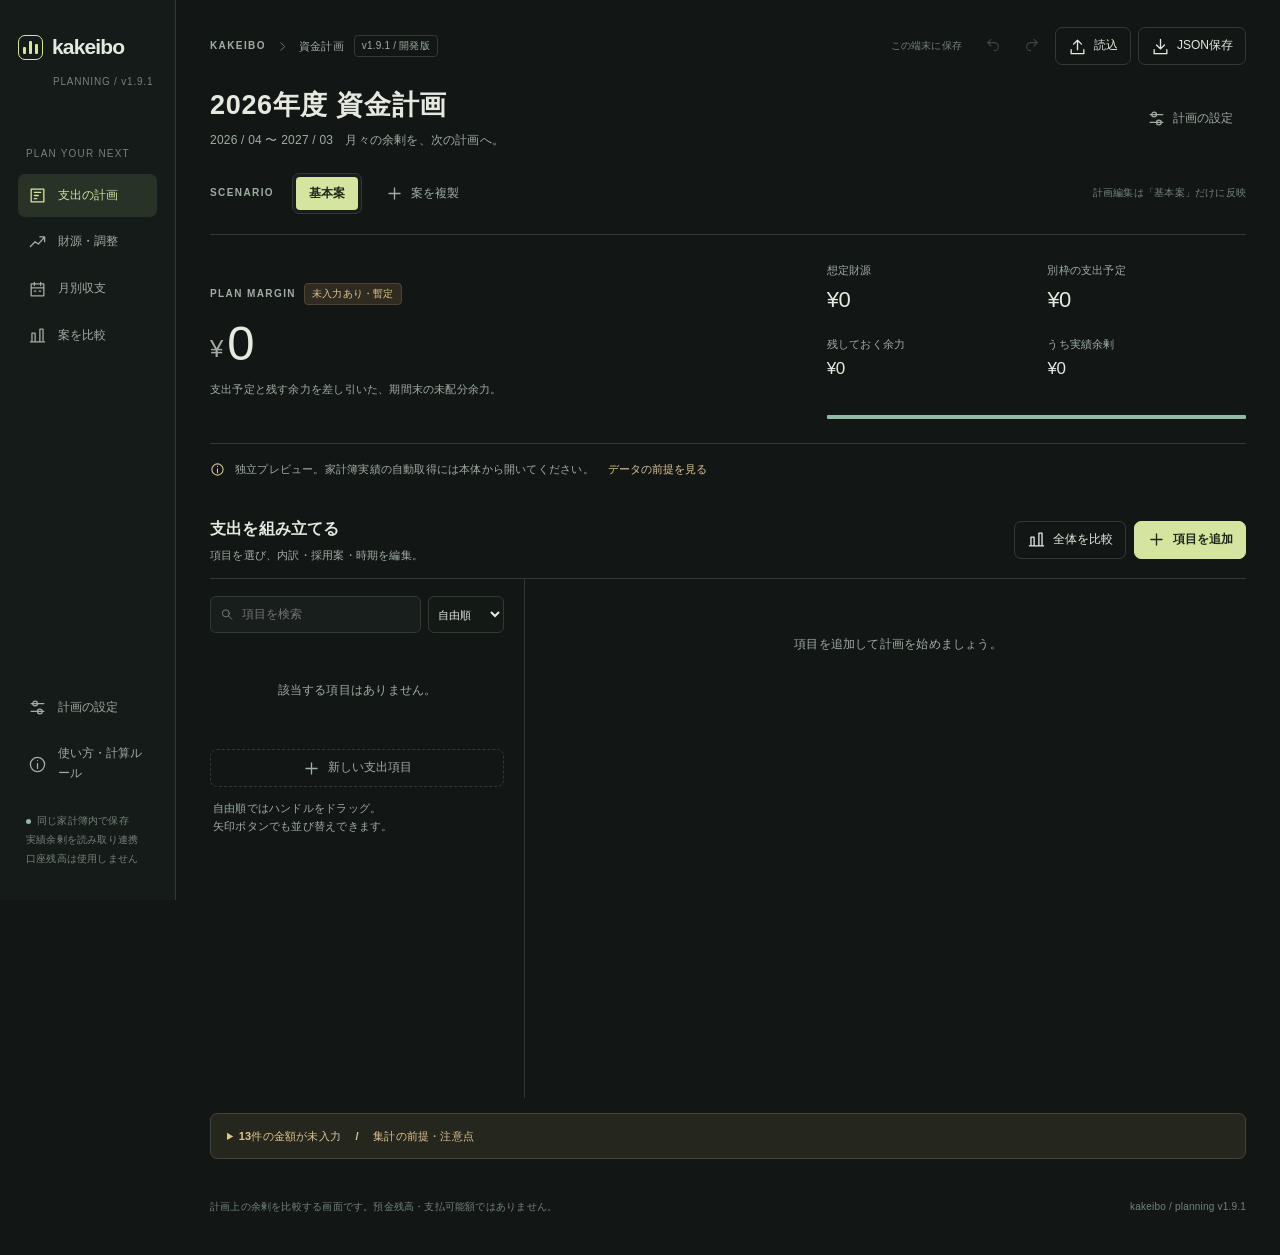
==== commit ce552f90: "release: Kakeibo v1.9.1 version labels and reliable PWA cache refresh" ====
--- a/planning.html
+++ b/planning.html
@@ -1,6 +1,6 @@
 <!doctype html>
 <html lang="ja">
-<head><meta charset="utf-8"><meta name="viewport" content="width=device-width, initial-scale=1, viewport-fit=cover"><meta name="color-scheme" content="dark"><meta http-equiv="Content-Security-Policy" content="default-src 'none'; script-src 'unsafe-inline'; style-src 'unsafe-inline'; img-src data:; connect-src 'none'; base-uri 'none'; form-action 'none'"><meta name="theme-color" content="#121716"><title>kakeibo 資金計画 | v1.9.0 Design 0.3.1</title>
+<head><meta charset="utf-8"><meta name="viewport" content="width=device-width, initial-scale=1, viewport-fit=cover"><meta name="color-scheme" content="dark"><meta http-equiv="Content-Security-Policy" content="default-src 'none'; script-src 'unsafe-inline'; style-src 'unsafe-inline'; img-src data:; connect-src 'none'; base-uri 'none'; form-action 'none'"><meta name="theme-color" content="#121716"><title>kakeibo 資金計画 | v1.9.1 Design 0.3.1</title>
 <style>:root{color-scheme:dark;--bg:#121716;--surface:#181e1c;--raised:#202824;--hover:#252e29;--text:#e6e9df;--muted:#a0ada3;--subtle:#74837a;--line:#303a33;--accent:#d5e5a0;--accent-ink:#1d281c;--mint:#92b9a5;--red:#f4b0a0;--gold:#dfc595;--radius:12px;--sans:-apple-system,BlinkMacSystemFont,"Noto Sans CJK JP","Hiragino Kaku Gothic ProN","Yu Gothic",Meiryo,sans-serif}
 *{box-sizing:border-box}body{margin:0;background:var(--bg);color:var(--text);font:14px/1.65 var(--sans);letter-spacing:.015em}button,input,select,textarea{font:inherit;color:inherit}button{cursor:pointer}button:disabled{opacity:.32;cursor:not-allowed}button:focus-visible,a:focus-visible,summary:focus-visible{outline:2px solid var(--accent);outline-offset:3px}input:focus-visible,select:focus-visible,textarea:focus-visible{outline:1px solid var(--accent);outline-offset:0;background:#232d26}input,select,textarea{border:1px solid var(--line);border-radius:6px;background:#131a16;padding:9px 10px;min-width:0;max-width:100%}input[type=number]{font-variant-numeric:tabular-nums}input::-webkit-inner-spin-button{opacity:.3}input[type=checkbox]{accent-color:var(--accent);width:17px;height:17px;cursor:pointer}textarea{resize:vertical;min-height:68px;width:100%}h1,h2,h3,p{margin:0}h1{font-size:27px;line-height:1.4;letter-spacing:.025em}h2{font-size:19px}h3{font-size:15px}a{color:var(--accent)}.icon{width:19px;height:19px;vertical-align:middle;fill:none;stroke:currentColor;stroke-width:1.65;stroke-linecap:round;stroke-linejoin:round;flex-shrink:0}.num{font-variant-numeric:tabular-nums;letter-spacing:-.025em}.muted{color:var(--muted)}.small{font-size:12px}.tiny{font-size:11px}.pos{color:var(--accent)}.neg{color:var(--red)}.gold{color:var(--gold)}.eyebrow{text-transform:uppercase;letter-spacing:.14em;font-size:10px;font-weight:650;color:var(--muted)}.btn{border:1px solid var(--line);background:transparent;border-radius:7px;min-height:38px;padding:7px 12px;display:inline-flex;align-items:center;justify-content:center;gap:7px;white-space:nowrap;font-size:12px;transition:background .15s}.btn:hover{background:var(--hover)}.btn.primary{background:var(--accent);border-color:var(--accent);color:var(--accent-ink);font-weight:700}.btn.primary:hover{background:#e3eec1}.btn.quiet{border-color:transparent;color:var(--muted)}.btn.quiet:hover{color:var(--text)}.btn.danger{color:var(--red)}.icon-btn{border:0;background:transparent;padding:7px;min-width:32px;min-height:34px;color:var(--muted);border-radius:5px;display:inline-flex;align-items:center;justify-content:center}.icon-btn:hover{background:var(--hover);color:var(--text)}.icon-btn .icon{width:16px;height:16px}.tag{border:1px solid var(--line);padding:2px 7px;border-radius:4px;font-size:10px;white-space:nowrap;color:var(--muted)}.tag.lime{background:#273226;color:var(--accent);border-color:#3c4b32}.tag.amber{color:var(--gold);background:#302b20;border-color:#514331}.shell{display:grid;grid-template-columns:176px minmax(0,1fr);min-height:100vh}.sidebar{border-right:1px solid var(--line);padding:30px 18px 20px;position:sticky;top:0;height:100vh;display:flex;flex-direction:column;background:#151b18}.brand{display:flex;align-items:center;gap:9px;font-size:21px;font-weight:650;letter-spacing:-.04em}.brand-mark{height:25px;width:25px;border:1px solid var(--accent);border-radius:7px;display:grid;grid-template-columns:repeat(3,3px);gap:3px;justify-content:center;align-items:end;padding-bottom:5px;color:var(--accent)}.brand-mark i{background:currentColor;width:3px;border-radius:1px;height:7px}.brand-mark i:nth-child(2){height:13px}.brand-mark i:nth-child(3){height:10px}.sidebar .edition{margin:9px 0 38px 35px;font-size:10px;color:var(--subtle);letter-spacing:.08em}.nav-label{font-size:10px;letter-spacing:.12em;color:var(--subtle);margin:18px 8px 8px}.nav-btn{border:0;background:transparent;display:flex;align-items:center;text-align:left;gap:11px;width:100%;padding:12px 10px;margin:3px 0;color:var(--muted);border-radius:7px;font-size:12px}.nav-btn:hover{background:var(--hover)}.nav-btn.active{background:#283226;color:var(--accent)}.sidebar-bottom{margin-top:auto;padding-top:30px}.privacy{font-size:10px;color:var(--subtle);line-height:1.9;padding:12px 8px}.status-dot{width:5px;height:5px;background:var(--mint);border-radius:50%;display:inline-block;margin-right:6px}.workspace{min-width:0;max-width:1540px;width:100%;margin:auto;padding:27px 34px 40px}.topbar{display:flex;justify-content:space-between;align-items:center;gap:20px;padding-bottom:22px}.breadcrumb{display:flex;align-items:center;gap:10px;font-size:11px;color:var(--muted)}.breadcrumb .icon{width:13px;height:13px;color:var(--subtle)}.top-actions{display:flex;align-items:center;gap:7px}.top-actions .save-state{font-size:10px;color:var(--subtle);margin-right:8px}.titlebar{display:flex;justify-content:space-between;gap:16px;align-items:center;margin-bottom:22px}.subtitle{font-size:12px;color:var(--muted);margin-top:6px}.scenario-line{display:flex;align-items:center;gap:10px;flex-wrap:wrap;border-bottom:1px solid var(--line);padding-bottom:20px}.scenario-line>.eyebrow{margin-right:8px}.scenarios{display:flex;gap:3px;padding:3px;background:var(--surface);border:1px solid var(--line);border-radius:7px;max-width:100%;flex-wrap:wrap}.scenario{border:0;background:transparent;color:var(--muted);padding:7px 13px;border-radius:4px;font-size:12px}.scenario.active{background:var(--accent);color:var(--accent-ink);font-weight:650}.scenario:hover:not(.active){background:var(--hover)}.scope-note{font-size:10px;color:var(--subtle);margin-left:auto}.hero{display:grid;grid-template-columns:1.4fr 1fr;gap:30px;padding:26px 0 24px;border-bottom:1px solid var(--line);align-items:center}.hero-value{font-size:49px;font-weight:500;line-height:1.25;margin:8px 0 5px;white-space:nowrap}.hero-value .currency{font-size:24px;margin-right:5px;vertical-align:10%;color:var(--muted);font-weight:400}.hero-left .hero-desc{font-size:11px;color:var(--muted)}.hero-metrics{display:grid;grid-template-columns:repeat(2,minmax(0,1fr));gap:17px 22px}.metric .label{font-size:11px;color:var(--muted);display:flex;align-items:center;gap:6px}.metric .value{font-size:22px;font-weight:500;margin-top:2px}.metric .value.small-val{font-size:17px}.meter{margin-top:15px;height:4px;border-radius:1px;background:var(--line);overflow:hidden;grid-column:1/-1}.meter>i{display:block;height:100%;background:var(--mint)}.source-strip{display:flex;gap:10px;align-items:center;padding:12px 0;font-size:11px;color:var(--muted)}.source-strip button{border:0;background:transparent;color:var(--gold);font-size:11px;white-space:nowrap;padding:4px}.source-strip .icon{height:15px;width:15px;color:var(--gold)}.content-toolbar{display:flex;justify-content:space-between;align-items:center;margin:22px 0 14px;gap:12px}.content-toolbar h2{font-size:16px}.content-toolbar p{font-size:11px;color:var(--muted);margin-top:3px}.toolbar-actions{display:flex;align-items:center;gap:8px}.work-area{display:grid;grid-template-columns:315px minmax(0,1fr);border-top:1px solid var(--line);min-height:520px}.group-pane{padding:17px 20px 0 0;border-right:1px solid var(--line);min-width:0}.group-tools{display:flex;gap:7px;margin-bottom:13px}.search-box{flex:1;display:flex;align-items:center;border:1px solid var(--line);border-radius:6px;padding-left:9px;background:var(--surface);min-width:0}.search-box>.icon{width:14px;color:var(--subtle)}.search-box input{border:0;background:transparent;padding:8px;width:100%;font-size:12px;outline:none}.group-tools select{font-size:11px;padding:5px;max-width:90px}.group-row{display:grid;grid-template-columns:24px minmax(0,1fr);border-radius:8px;margin:4px 0;position:relative;border:1px solid transparent}.group-row.selected{background:#242e25;border-color:#3b4d35}.group-row:hover:not(.selected){background:var(--surface)}.group-row.excluded{opacity:.55}.draghandle{cursor:grab;align-self:stretch;border:0;color:#69786c;background:transparent;border-radius:5px;padding:0;touch-action:pan-y}.draghandle:active{cursor:grabbing}.draghandle .icon{height:15px;width:15px}.group-select{border:0;background:transparent;display:block;text-align:left;padding:13px 10px 12px 0;min-width:0;width:100%}.group-top{display:flex;align-items:center;gap:8px;color:var(--text);font-size:13px;font-weight:550}.group-top .icon{width:17px;height:17px;color:var(--muted)}.group-top span{overflow:hidden;text-overflow:ellipsis;white-space:nowrap;min-width:0}.group-meta{display:flex;justify-content:space-between;align-items:center;margin-top:9px;gap:4px;font-size:10px;color:var(--muted)}.group-meta strong{font-size:14px;color:var(--text);font-weight:550}.group-extra{font-size:10px;color:var(--gold);margin-top:4px}.order-controls{display:flex;gap:1px;justify-content:flex-end;padding-right:5px;position:absolute;right:3px;top:0;opacity:0;background:var(--surface);border-radius:4px}.group-row:hover .order-controls,.group-row:focus-within .order-controls{opacity:1}.order-controls .icon-btn{padding:2px;min-height:24px;min-width:24px}.add-group{width:100%;border-style:dashed;margin-top:13px;color:var(--muted)}.editor{padding:21px 0 0 25px;min-width:0}.editor-top{display:flex;justify-content:space-between;gap:9px;align-items:flex-start;margin-bottom:15px}.editor-title{font-size:19px;font-weight:550;border:1px solid transparent;background:transparent;padding:1px 3px 4px;width:100%;border-radius:4px;line-height:1.5}.editor-title:hover{border-color:var(--line)}.editor-overline{font-size:10px;color:var(--subtle);letter-spacing:.08em;margin-bottom:5px}.editor-tools{display:flex;align-items:center}.include-toggle{font-size:11px;color:var(--muted);display:flex;gap:6px;align-items:center;white-space:nowrap}.variant-bar{display:flex;align-items:center;gap:4px;flex-wrap:wrap;margin:14px 0 15px}.variant{border:1px solid var(--line);border-radius:5px;background:transparent;color:var(--muted);padding:7px 10px;font-size:11px}.variant.active{border-color:#788760;background:#30392a;color:var(--accent)}.variant:hover{background:var(--hover)}.variant .icon{width:13px;height:13px;margin-right:4px}.editor-summary{display:flex;align-items:flex-start;justify-content:space-between;padding:15px 0 17px;gap:8px;border-top:1px solid var(--line);border-bottom:1px solid var(--line)}.editor-summary .amount{font-size:27px;line-height:1.3}.editor-summary .amount-label{font-size:10px;color:var(--muted);margin-bottom:3px}.bulk-month{font-size:10px;color:var(--muted);text-align:right}.bulk-month input{font-size:12px;margin-left:7px;padding:6px;width:145px}.line-header,.itemline{display:grid;grid-template-columns:23px minmax(120px,1fr) 49px 100px 84px 32px;gap:6px;align-items:center}.line-header{padding:16px 0 7px;font-size:10px;color:var(--subtle)}.line-header span:nth-child(n+3){text-align:right}.itemwrap{border-bottom:1px solid var(--line);padding:6px 0}.itemline input{width:100%;border:1px solid transparent;background:transparent;font-size:12px;padding:8px 5px}.itemline input:hover{border-color:var(--line)}.itemline .qty,.itemline .unit{text-align:right}.itemline .total{text-align:right;font-size:12px;font-weight:550;white-space:nowrap}.itemline .draghandle{height:35px}.itemline>.icon-btn{padding:4px}.item-bottom{display:flex;align-items:center;gap:6px;margin-left:30px;margin-bottom:4px;color:var(--subtle);font-size:10px}.item-bottom .flag{font-size:9px;padding:0px 5px;color:var(--gold);border:1px solid #554b32;border-radius:3px}.row-details{background:#1b231d;border-radius:6px;margin:6px 0 6px 25px;padding:12px}.row-details .detail-grid{display:grid;grid-template-columns:repeat(2,minmax(0,1fr));gap:10px}.field{display:flex;flex-direction:column;gap:5px;min-width:0}.field label{font-size:11px;color:var(--muted)}.field input,.field select{width:100%;font-size:12px}.row-details .hint{font-size:10px;margin:8px 0;color:var(--muted)}.detail-actions{display:flex;justify-content:space-between;align-items:center;gap:4px;margin-top:10px;flex-wrap:wrap}.detail-actions .btn{font-size:10px;padding:5px 9px;min-height:30px}.line-add{margin:13px 0}.editor-footer{display:flex;gap:10px;align-items:flex-start;color:var(--subtle);font-size:10px;border-top:1px solid var(--line);margin-top:15px;padding-top:14px}.editor-footer .icon{width:15px;height:15px;flex-shrink:0}.editor-note{margin-top:16px}.editor-note summary{font-size:11px;color:var(--muted);cursor:pointer}.editor-note textarea{margin-top:8px;font-size:12px}.empty{padding:35px 12px;text-align:center;color:var(--muted);font-size:12px}.back-list{display:none}.drag-over{outline:1px dashed var(--accent);outline-offset:0}.mobile-nav{display:none}.badge-line{display:flex;align-items:center;gap:8px;flex-wrap:wrap}.timeline{border:1px solid var(--line);border-radius:9px;background:var(--surface);padding:21px 22px;margin-bottom:20px}.timeline-header{display:flex;justify-content:space-between;align-items:flex-start;gap:10px}.timeline-header .legend{font-size:10px;color:var(--muted);display:flex;gap:12px}.legend i{display:inline-block;width:16px;height:2px;vertical-align:middle;margin-right:4px;background:var(--mint)}.legend i.future{background:var(--accent)}.timeline svg{width:100%;height:145px;display:block;overflow:visible}.month-table{width:100%;border-collapse:collapse;table-layout:fixed;font-size:12px}.month-table th{color:var(--subtle);font-size:10px;text-align:left;padding:10px 8px;border-bottom:1px solid var(--line);font-weight:500}.month-table td{padding:12px 8px;border-bottom:1px solid var(--line);vertical-align:top}.month-table td input,.month-table td select{width:100%;font-size:12px;padding:7px 6px}.month-table td .sub{display:block;margin-top:4px;color:var(--subtle);font-size:9px}.month-table td.num{text-align:right;padding-top:17px}.month-table th:nth-child(1){width:12%}.month-table th:nth-child(2){width:13%}.month-table th:nth-child(3){width:18%}.month-table th:nth-child(4){width:26%}.month-table th:nth-child(5){width:14%}.month-table th:nth-child(6){width:17%}.forecast-controls{display:flex;gap:5px}.forecast-controls select{max-width:85px}.forecast-controls input{text-align:right}.month-table .detailed{display:grid;grid-template-columns:1fr 1fr;gap:5px;margin-top:5px}.info-note{border-left:2px solid #586447;padding:9px 13px;margin:16px 0;background:#1a211b;color:var(--muted);font-size:11px}.warning-list{margin:15px 0;padding:13px 16px;background:#25261d;border:1px solid #414733;border-radius:7px;font-size:11px;color:var(--gold)}.warning-list summary{cursor:pointer;font-weight:550}.warning-list p{margin-top:7px;font-size:11px}.compare-table{width:100%;border-collapse:collapse;font-size:12px;table-layout:fixed}.compare-table th,.compare-table td{padding:15px 17px;text-align:right;border-bottom:1px solid var(--line);vertical-align:middle}.compare-table th:first-child,.compare-table td:first-child{text-align:left;width:200px}.compare-table th{font-size:12px;color:var(--muted);font-weight:500}.compare-table .selected-col{background:#1d271e}.compare-table .primary-row td{font-size:24px;padding-top:22px;padding-bottom:22px;color:var(--accent)}.compare-table .primary-row td:first-child{font-size:12px;color:var(--text)}.compare-table .row-muted td{color:var(--muted);font-size:11px}.compare-table .scenario-name{border:0;background:transparent;font-size:13px;color:var(--text);padding:6px 0;max-width:100%;text-align:center}.compare-wrap{overflow-x:auto}.compare-wrap .compare-table{min-width:650px}.section-head{display:flex;justify-content:space-between;align-items:flex-start;gap:12px;margin:24px 0 17px}.section-head p{font-size:11px;color:var(--muted);margin-top:4px}.comparison-footer{display:flex;gap:8px;flex-wrap:wrap;margin-top:17px}dialog{border:1px solid #4a5546;border-radius:14px;background:var(--surface);color:var(--text);padding:0;width:min(590px,calc(100% - 30px));max-height:90vh;box-shadow:0 30px 100px #0009}dialog::backdrop{background:#060b08b3;backdrop-filter:blur(5px)}.dialog-header{padding:22px 24px 15px;display:flex;justify-content:space-between;align-items:center;border-bottom:1px solid var(--line)}.dialog-body{padding:20px 24px}.dialog-body p{font-size:12px;color:var(--muted);margin-bottom:12px}.dialog-body h3{margin:15px 0 9px}.dialog-body .fields{display:grid;grid-template-columns:repeat(2,minmax(0,1fr));gap:13px}.dialog-body .fields>.wide{grid-column:1/-1}.dialog-footer{padding:16px 24px;display:flex;justify-content:flex-end;gap:9px;background:#151c17;border-top:1px solid var(--line)}.dialog-body .source-item{border-top:1px solid var(--line);padding:10px 0;font-size:12px}.dialog-body .source-item strong{display:block;margin-bottom:3px}.dialog-body .source-item span{font-size:11px;color:var(--muted)}#toast{position:fixed;bottom:24px;left:50%;transform:translate(-50%,20px);opacity:0;z-index:100;background:var(--accent);color:var(--accent-ink);padding:11px 18px;border-radius:8px;font-size:12px;pointer-events:none;box-shadow:0 4px 30px #0006;transition:opacity .15s,transform .15s;max-width:calc(100vw - 30px)}#toast.show{opacity:1;transform:translate(-50%,0)}.footnote{font-size:10px;color:var(--subtle);padding-top:25px;display:flex;gap:14px;justify-content:space-between}.busy-error{margin:10px;padding:15px;color:var(--red);border:1px solid var(--red)}.sr-only{position:absolute;width:1px;height:1px;overflow:hidden;clip:rect(0,0,0,0);white-space:nowrap}.skip-link{position:fixed;top:-80px;left:10px;z-index:200;background:var(--accent);color:var(--accent-ink);padding:12px}.skip-link:focus{top:10px}[hidden]{display:none!important}
 @media(min-width:1600px){.workspace{padding-left:52px;padding-right:52px}.work-area{grid-template-columns:350px minmax(0,1fr)}.editor{padding-left:35px}.line-header,.itemline{grid-template-columns:23px minmax(200px,1fr) 60px 130px 110px 35px}}
@@ -128,7 +128,7 @@
 if(typeof module!=='undefined'&&module.exports)module.exports=api;else root.PlanningCore=api;
 })(typeof window==='undefined'?globalThis:window);
 
-/* kakeibo v1.9.0 planning workspace. Ledger entries are read-only. */
+/* kakeibo v1.9.1 planning workspace. Ledger entries are read-only. */
 function makeBlankPlan(){
   const now=new Date(),year=now.getMonth()<3?now.getFullYear()-1:now.getFullYear();
   const fromYM=year+'-04',toYM=(year+1)+'-03';
@@ -170,7 +170,7 @@
     const raw=localStorage.getItem(KEY);
     if(raw){const saved=JSON.parse(raw);C.validateProject(saved);p=saved;}
   }
-}catch(e){corrupt=true;storageOK=false;console.error('計画読み込み失敗',e);}
+}catch(e){storageOK=false;corrupt=!(e&&['SecurityError','NotSupportedError'].includes(e.name)&&!BRIDGE);console.error('計画読み込み失敗',e);}
 
 let ui={view:'expense',selected:'exp6',mobileDetail:false,search:'',sort:'manual',openRows:new Set(),drag:null};
 let past=[],future=[],editingKey=null,timer=null,toastTimer=null;
@@ -196,7 +196,7 @@
   return result;
 }
 function persist(){
-  if(remote||corrupt){status();return;}
+  if(remote||corrupt){status();return false;}
   try{
     if(BRIDGE){
       const snapshot=storedPlan();
@@ -213,16 +213,17 @@
     storageOK=true;
   }catch(e){
     storageOK=false;
-    corrupt=true;
+    if(BRIDGE)corrupt=true; // Standalone can continue editing in memory and export JSON.
     console.error('資金計画の保存停止',e);
-    toast('保存を停止しました：'+e.message);
+    toast(BRIDGE?'保存を停止しました：'+e.message:'自動保存を利用できません。JSON保存でバックアップしてください。');
   }
   status();
-}
-
-function status(){const el=$('#save-state');if(el)el.textContent=remote?'別タブの更新あり':corrupt?'読込エラー・保存停止':storageOK?(BRIDGE?'家計簿に保存':'この端末に保存'):'保存不可・書き出してください';const warn=$('#conflict');if(warn){warn.hidden=!remote&&!corrupt;warn.innerHTML=remote?`別タブで計画が更新されました。上書き保存を停止しています。<button class="btn" data-action="reload-remote">新しい内容へ切替</button> <button class="btn" data-action="export">編集中をJSON保存</button>`:`保存データを読めなかったため、サンプルを表示しています。元データには上書きしていません。<button class="btn" data-action="reset">サンプルに戻して再開</button>`;}}
+  return storageOK;
+}
+
+function status(){const el=$('#save-state');if(el)el.textContent=remote?'別タブの更新あり':corrupt?'読込エラー・保存停止':storageOK?(BRIDGE?'端末に保存済（クラウド同期は本体で確認）':'この端末に保存'):'保存不可・書き出してください';const warn=$('#conflict');if(warn){warn.hidden=!remote&&!corrupt&&storageOK;warn.innerHTML=(!remote&&!corrupt&&!storageOK)?'<strong>この環境では自動保存できません。編集は続けられますが、必ず「JSON保存」で書き出してください。</strong>':remote?`別タブで計画が更新されました。上書き保存を停止しています。<button class="btn" data-action="reload-remote">新しい内容へ切替</button> <button class="btn" data-action="export">編集中をJSON保存</button>`:`保存データを読めなかったため、サンプルを表示しています。元データには上書きしていません。<button class="btn" data-action="reset">サンプルに戻して再開</button>`;}}
 function checkpoint(){past.push(C.clone(p));if(past.length>30)past.shift();future=[];}
-function mutate(label,fn){editingKey=null;checkpoint();fn();persist();render();if(label)toast(label);}
+function mutate(label,fn){editingKey=null;checkpoint();fn();const saved=persist();render();if(label&&saved)toast(label);}
 function updateInput(el,fn){const key=el.dataset.edit+'|'+(el.dataset.id||el.dataset.ym||'');if(editingKey!==key){checkpoint();editingKey=key;}fn();clearTimeout(timer);timer=setTimeout(persist,160);updateNumbers();}
 function navigate(view){ui.view=view;ui.search='';ui.sort='manual';ui.mobileDetail=false;ui.openRows.clear();editingKey=null;render();window.scrollTo({top:0,behavior:'auto'});}
 function moneyInput(v){if(String(v).trim()==='')return null;const n=Number(String(v).replaceAll(',','').replace(/[０-９]/g,c=>String.fromCharCode(c.charCodeAt(0)-65248)));return Number.isFinite(n)&&Math.abs(n)<=1e12?Math.round(n):null;}
@@ -232,7 +233,7 @@
 const statusLabels={planned:'検討・予定',ordered:'予約・発注済',done:'完了（集計方法は別設定）'};
 function renderShell(){
  const navs=[['expense','plan','支出の計画'],['income','income','財源・調整'],['months','months','月別収支'],['compare','compare','案を比較']];
- $('#app').innerHTML=`<a class="skip-link" href="#main-content">内容へ移動</a><div class="shell"><aside class="sidebar"><div class="brand"><span class="brand-mark"><i></i><i></i><i></i></span>kakeibo</div><div class="edition">PLANNING / v1.9.0</div><div class="nav-label">PLAN YOUR NEXT</div><nav aria-label="資金計画">${navs.map(([v,i,t])=>`<button class="nav-btn ${ui.view===v?'active':''}" data-action="nav" data-value="${v}" ${ui.view===v?'aria-current="page"':''}>${I(i)}${t}</button>`).join('')}</nav><div class="sidebar-bottom"><button class="nav-btn" data-action="settings">${I('settings')}計画の設定</button><button class="nav-btn" data-action="guide">${I('info')}使い方・計算ルール</button><div class="privacy"><span class="status-dot"></span>同じ家計簿内で保存<br>実績余剰を読み取り連携<br>口座残高は使用しません</div></div></aside><main class="workspace" id="main-content"><div class="topbar"><div class="breadcrumb"><span class="eyebrow">kakeibo</span>${I('chevron')}<span class="crumb-name">資金計画</span><span class="tag">v1.9.0 / 開発版</span></div><div class="top-actions"><span class="save-state" id="save-state"></span><button class="icon-btn" data-action="undo" title="取り消す" aria-label="取り消す" ${!past.length?'disabled':''}>${I('undo')}</button><button class="icon-btn" data-action="redo" title="やり直す" aria-label="やり直す" ${!future.length?'disabled':''}>${I('redo')}</button><button class="btn" data-action="import">${I('import')}<span class="text">読込</span></button><button class="btn" data-action="export">${I('export')}<span class="text">JSON保存</span></button></div></div><div id="conflict" class="warning-list" hidden></div><div class="titlebar"><div><h1>${esc(p.title)}</h1><p class="subtitle">${esc(p.fromYM.replace('-',' / '))} 〜 ${esc(p.toYM.replace('-',' / '))}　月々の余剰を、次の計画へ。</p></div><button class="btn quiet" data-action="settings">${I('settings')}<span class="text">計画の設定</span></button></div><div class="scenario-line"><span class="eyebrow">SCENARIO</span><div class="scenarios" role="group" aria-label="計画全体のシナリオ">${p.scenarios.map(s=>`<button class="scenario ${s.id===p.activeScenario?'active':''}" data-action="scenario" data-id="${esc(s.id)}" aria-pressed="${s.id===p.activeScenario}">${esc(s.name)}</button>`).join('')}</div><button class="btn quiet" data-action="scenario-copy" title="この案を複製">${I('plus')}案を複製</button><span class="scope-note">計画編集は「${esc(sc().name)}」だけに反映</span></div><section id="hero" class="hero" aria-label="計画の集計"></section><div class="source-strip">${I('info')}<span>${BRIDGE?'家計簿の実績余剰を読み取り連携。計画の編集は実際の取引に影響しません。':'独立プレビュー。家計簿実績の自動取得には本体から開いてください。'}</span><button data-action="source">データの前提を見る</button></div><nav class="mobile-nav" aria-label="表示切替">${navs.map(([v,i,t])=>`<button class="${ui.view===v?'active':''}" data-action="nav" data-value="${v}" ${ui.view===v?'aria-current="page"':''}>${t}</button>`).join('')}</nav><div id="view"></div><footer class="footnote"><span>計画上の余剰を比較する画面です。預金残高・支払可能額ではありません。</span><span>kakeibo / planning v1.9.0</span></footer></main></div>`;
+ $('#app').innerHTML=`<a class="skip-link" href="#main-content">内容へ移動</a><div class="shell"><aside class="sidebar"><div class="brand"><span class="brand-mark"><i></i><i></i><i></i></span>kakeibo</div><div class="edition">PLANNING / v1.9.1</div><div class="nav-label">PLAN YOUR NEXT</div><nav aria-label="資金計画">${navs.map(([v,i,t])=>`<button class="nav-btn ${ui.view===v?'active':''}" data-action="nav" data-value="${v}" ${ui.view===v?'aria-current="page"':''}>${I(i)}${t}</button>`).join('')}</nav><div class="sidebar-bottom"><button class="nav-btn" data-action="settings">${I('settings')}計画の設定</button><button class="nav-btn" data-action="guide">${I('info')}使い方・計算ルール</button><div class="privacy"><span class="status-dot"></span>同じ家計簿内で保存<br>実績余剰を読み取り連携<br>口座残高は使用しません</div></div></aside><main class="workspace" id="main-content"><div class="topbar"><div class="breadcrumb"><span class="eyebrow">kakeibo</span>${I('chevron')}<span class="crumb-name">資金計画</span><span class="tag">v1.9.1 / 開発版</span></div><div class="top-actions"><span class="save-state" id="save-state"></span><button class="icon-btn" data-action="undo" title="取り消す" aria-label="取り消す" ${!past.length?'disabled':''}>${I('undo')}</button><button class="icon-btn" data-action="redo" title="やり直す" aria-label="やり直す" ${!future.length?'disabled':''}>${I('redo')}</button><button class="btn" data-action="import">${I('import')}<span class="text">読込</span></button><button class="btn" data-action="export">${I('export')}<span class="text">JSON保存</span></button></div></div><div id="conflict" class="warning-list" hidden></div><div class="titlebar"><div><h1>${esc(p.title)}</h1><p class="subtitle">${esc(p.fromYM.replace('-',' / '))} 〜 ${esc(p.toYM.replace('-',' / '))}　月々の余剰を、次の計画へ。</p></div><button class="btn quiet" data-action="settings">${I('settings')}<span class="text">計画の設定</span></button></div><div class="scenario-line"><span class="eyebrow">SCENARIO</span><div class="scenarios" role="group" aria-label="計画全体のシナリオ">${p.scenarios.map(s=>`<button class="scenario ${s.id===p.activeScenario?'active':''}" data-action="scenario" data-id="${esc(s.id)}" aria-pressed="${s.id===p.activeScenario}">${esc(s.name)}</button>`).join('')}</div><button class="btn quiet" data-action="scenario-copy" title="この案を複製">${I('plus')}案を複製</button><span class="scope-note">計画編集は「${esc(sc().name)}」だけに反映</span></div><section id="hero" class="hero" aria-label="計画の集計"></section><div class="source-strip">${I('info')}<span>${BRIDGE?'家計簿の実績余剰を読み取り連携。計画の編集は実際の取引に影響しません。':'独立プレビュー。家計簿実績の自動取得には本体から開いてください。'}</span><button data-action="source">データの前提を見る</button></div><nav class="mobile-nav" aria-label="表示切替">${navs.map(([v,i,t])=>`<button class="${ui.view===v?'active':''}" data-action="nav" data-value="${v}" ${ui.view===v?'aria-current="page"':''}>${t}</button>`).join('')}</nav><div id="view"></div><footer class="footnote"><span>計画上の余剰を比較する画面です。預金残高・支払可能額ではありません。</span><span>kakeibo / planning v1.9.1</span></footer></main></div>`;
 }
 // Keep all UI labels local and no external resource requests.
 
